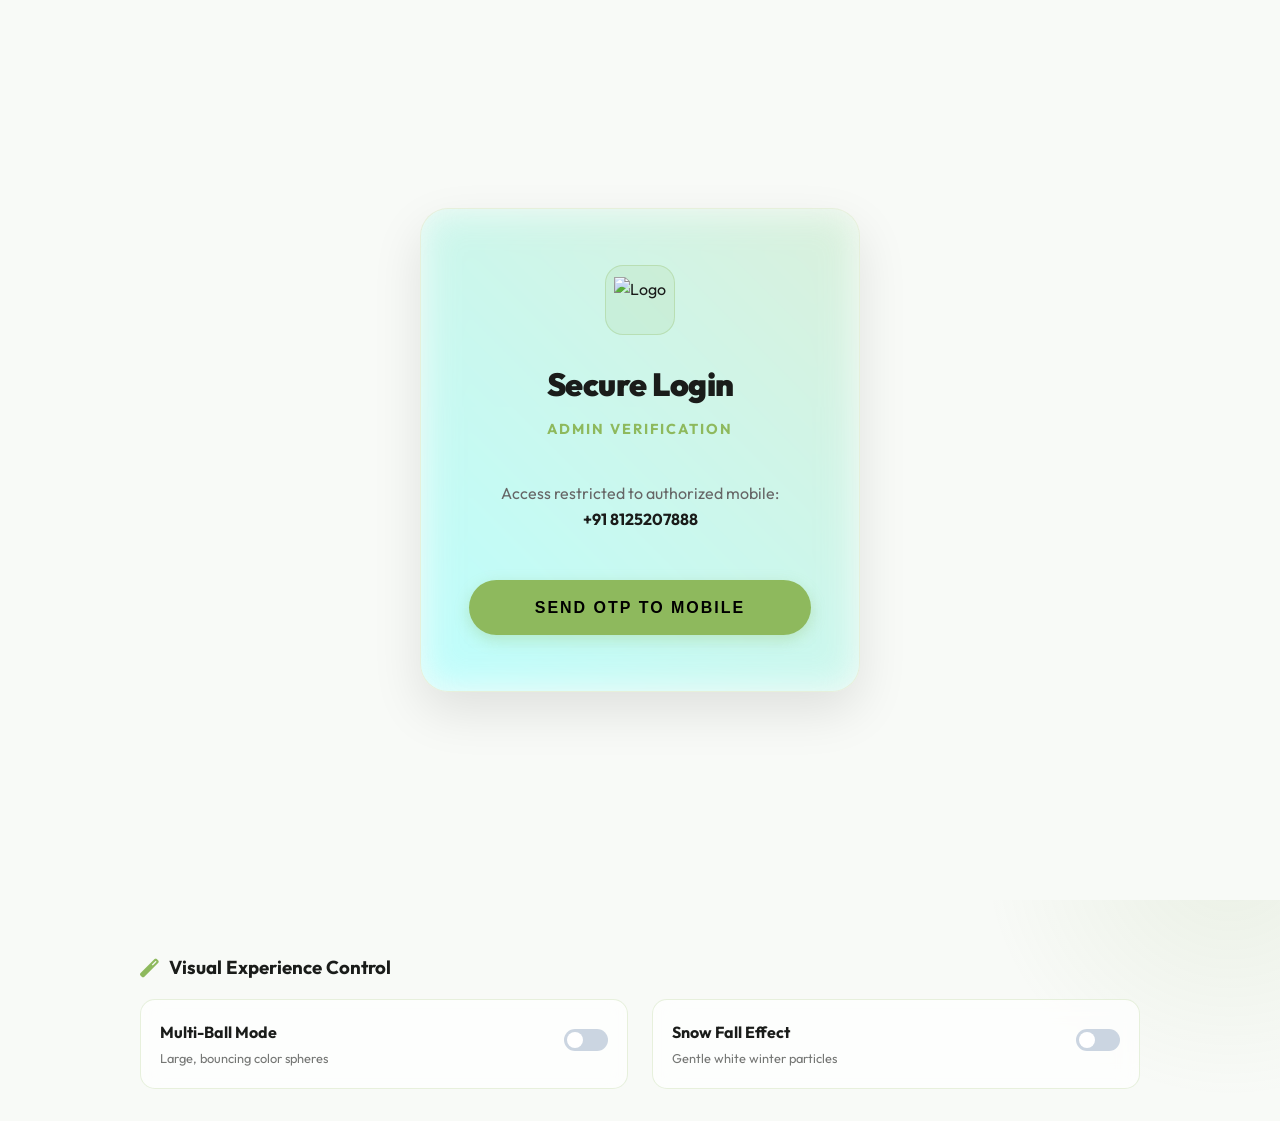
==== admin.html @ d681a9a7 "Add files via upload" ====
<!DOCTYPE html>
<html lang="en">
<head>
    <meta charset="UTF-8">
    <meta name="viewport" content="width=device-width, initial-scale=1.0">
    <title>Admin Dashboard | Sree Gajanana Enterprises</title>
    <link rel="stylesheet" href="style.css">
    <link href="https://fonts.googleapis.com/css2?family=Outfit:wght@300;400;600;700;800;900&display=swap" rel="stylesheet">
    <link rel="stylesheet" href="https://cdnjs.cloudflare.com/ajax/libs/font-awesome/6.4.0/css/all.min.css">
    <style>
        :root {
            --primary: #8EB95D;
            --bg: #f8faf7;
            --card-bg: #ffffff;
        }
        @keyframes rotateCenter {
            from { transform: translate(-50%, -50%) rotate(0deg); }
            to { transform: translate(-50%, -50%) rotate(360deg); }
        }
        .watermark-scroll {
            animation: rotateCenter 25s linear infinite;
            position: absolute;
            left: 50%;
            width: 500px;
            height: 500px;
            background: url('LOGO/mainlogo2.png') no-repeat center;
            background-size: contain;
            opacity: 0.15;
            z-index: -2;
            pointer-events: none;
        }
        .small-rotating-logo {
            animation: rotateLogo 8s linear infinite;
        }
        .admin-container {
            max-width: 1000px;
            margin: 0 auto;
        }
        .header-row {
            display: flex;
            justify-content: space-between;
            align-items: center;
            margin-bottom: 2rem;
            border-bottom: 1px solid rgba(142, 185, 93, 0.3);
            padding-bottom: 1rem;
        }
        .product-list-admin {
            display: flex;
            flex-direction: column;
            gap: 1rem;
        }
        .admin-card {
            background: rgba(255, 255, 255, 0.5);
            backdrop-filter: blur(8px);
            padding: 1.5rem;
            border-radius: 12px;
            display: flex;
            justify-content: space-between;
            align-items: center;
            border: 1px solid rgba(142, 185, 93, 0.2);
            box-shadow: 0 4px 15px rgba(0,0,0,0.05);
        }
        .admin-card.out-of-stock {
            border-color: #ff4444;
            opacity: 0.8;
        }
        .admin-actions {
            display: flex;
            gap: 1rem;
        }
        .btn {
            padding: 0.6rem 1.2rem;
            border-radius: 8px;
            border: none;
            cursor: pointer;
            font-weight: 700;
            transition: 0.3s;
        }
        .btn-stock { background: #10b981; color: white; }
        .btn-out { background: #ef4444; color: white; }
        .btn-delete { background: #444; color: white; }
        .btn-add { background: var(--primary); color: #000; }
        
        .add-form {
            background: rgba(255, 255, 255, 0.5);
            backdrop-filter: blur(12px);
            padding: 2rem;
            border-radius: 20px;
            margin-bottom: 3rem;
            border: 1px solid var(--primary);
            box-shadow: 0 10px 30px rgba(0,0,0,0.05);
        }
        .form-grid {
            display: grid;
            grid-template-columns: 1fr 1fr;
            gap: 1.5rem;
        }
        input, select, textarea {
            background: #fff;
            border: 1px solid rgba(0,0,0,0.1);
            padding: 0.8rem;
            color: #1a1c1a;
            border-radius: 8px;
            width: 100%;
        }
        label { display: block; margin-bottom: 0.5rem; font-size: 0.9rem; color: var(--primary); }

        /* Camera Modal Styles */
        #cameraModal {
            display: none;
            position: fixed;
            top: 0;
            left: 0;
            width: 100%;
            height: 100%;
            background: rgba(0,0,0,0.95);
            z-index: 9999;
            flex-direction: column;
            align-items: center;
            justify-content: center;
            padding: 20px;
        }
        #video {
            width: 100%;
            max-width: 600px;
            border-radius: 15px;
            border: 3px solid var(--primary);
            box-shadow: 0 0 30px rgba(196, 232, 158, 0.3);
        }
        .camera-controls {
            margin-top: 2rem;
            display: flex;
            gap: 1rem;
        }
        .edit-mode {
            border: 2px solid #10b981 !important;
            animation: pulse-border 2s infinite;
        }
        @keyframes rotateCenter {
            from { transform: translate(-50%, -50%) rotate(0deg); }
            to { transform: translate(-50%, -50%) rotate(360deg); }
        }
        @keyframes rotateSmall {
            from { transform: rotate(0deg); }
            to { transform: rotate(360deg); }
        }
        .watermark.rotating-logo {
            animation: rotateCenter 20s linear infinite;
        }
        .small-rotating-logo {
            animation: rotateSmall 8s linear infinite;
        }
        .btn-edit { background: #3b82f6; color: white; }

        /* Switch Toggle Styles */
        .switch { position: relative; display: inline-block; width: 44px; height: 22px; }
        .switch input { opacity: 0; width: 0; height: 0; }
        .slider { position: absolute; cursor: pointer; top: 0; left: 0; right: 0; bottom: 0; background-color: #cbd5e1; transition: .4s; border-radius: 34px; }
        .slider:before { position: absolute; content: ""; height: 16px; width: 16px; left: 3px; bottom: 3px; background-color: white; transition: .4s; border-radius: 50%; }
        input:checked + .slider { background-color: var(--primary); }
        input:checked + .slider:before { transform: translateX(22px); }

        .effect-card {
            background: rgba(255, 255, 255, 0.7);
            backdrop-filter: blur(10px);
            padding: 1.2rem;
            border-radius: 15px;
            border: 1px solid rgba(142, 185, 93, 0.2);
            display: flex;
            justify-content: space-between;
            align-items: center;
            transition: 0.3s;
        }
        .effect-card:hover { transform: translateY(-3px); box-shadow: 0 10px 20px rgba(0,0,0,0.05); }
    </style>
</head>
<body>
    <canvas id="particles-canvas" style="position: fixed; inset: 0; z-index: -1; pointer-events: none;"></canvas>
    
    <!-- Single Big Fixed Watermark -->
    <div class="watermark-scroll" style="position: fixed; top: 50%; width: 80vw; height: 80vw; opacity: 0.12;"></div>

    <div class="admin-container">
        <div class="header-row">
            <h1>Product Management</h1>
            <div style="display: flex; gap: 1rem; align-items: center;">
                <div id="loginStats" style="background: rgba(142, 185, 93, 0.1); border: 1px solid var(--primary); padding: 0.5rem 1rem; border-radius: 12px; display: flex; align-items: center; gap: 10px; font-weight: 700;">
                    <i class="fas fa-sign-in-alt"></i> Total Logins: <span id="loginCountDisplay" style="color: #000;">0</span>
                </div>
                <a href="products.html" class="btn btn-delete">View Live Catalog</a>
                <button id="logoutAllBtn" class="btn btn-out" style="background: #c0392b; white-space: nowrap;">Logout All Devices</button>
                <button id="logoutBtn" class="btn btn-out" style="background: #444;">Logout</button>
            </div>
        </div>

        <div class="add-form" id="formContainer">
            <h3 id="formTitle">Add New Product</h3>
            <form id="productForm">
                <input type="hidden" id="editIndex" value="-1">
                <div class="form-grid">
                    <div>
                        <label>Brand</label>
                        <select id="pBrand">
                            <option value="surya">Surya Masale</option>
                            <option value="continental">Continental Coffee</option>
                            <option value="artos">Artos Beverages</option>
                            <option value="ikava">Ikava Hygiene</option>
                            <option value="parrys">Parry's Staples</option>
                            <option value="yutika">Yutika Skincare</option>
                        </select>
                    </div>
                    <div>
                        <label>Product Name</label>
                        <input type="text" id="pName" placeholder="e.g. Biryani Masala" required>
                    </div>
                    <div>
                        <label>Price (₹) - Optional</label>
                        <input type="number" id="pPrice" placeholder="e.g. 150">
                    </div>
                    <div>
                        <label>Unit / Quantity (e.g. 500g, 1L)</label>
                        <input type="text" id="pQty" placeholder="e.g. 100g or 1 Unit">
                    </div>
                    <div>
                        <label>Icon (Optional if Image used)</label>
                        <input type="text" id="pIcon" placeholder="e.g. fas fa-pepper-hot">
                    </div>
                    <div style="grid-column: span 2; display: flex; gap: 20px; align-items: center; background: rgba(255,255,255,0.03); padding: 1.5rem; border-radius: 12px; border: 1px solid rgba(255,255,255,0.1); margin-top: 0.5rem;">
                        <div id="imagePreviewContainer" style="width: 100px; height: 100px; min-width: 100px; border-radius: 12px; border: 2px dashed rgba(142, 185, 93, 0.3); display: flex; align-items: center; justify-content: center; overflow: hidden; background-color: rgba(0,0,0,0.03); box-shadow: inset 0 0 20px rgba(0,0,0,0.05); position: relative;">
                            <img src="LOGO/mainlogo2.png" class="small-rotating-logo" style="width: 60%; opacity: 0.15; position: absolute; z-index: 1;">
                            <img id="imagePreview" src="" style="display: none; width: 100%; height: 100%; object-fit: cover; position: absolute; inset: 0; z-index: 2;">
                            <i id="previewIcon" class="fas fa-camera" style="font-size: 1.5rem; opacity: 0.1; z-index: 1;"></i>
                        </div>
                        <div style="flex-grow: 1;">
                            <label style="margin-bottom: 0.8rem;">Image (URL or Capture)</label>
                            <div style="display: flex; gap: 12px; align-items: stretch;">
                                <input type="text" id="pImage" placeholder="e.g. images/biryani.jpg" style="flex-grow: 1; height: 45px;">
                                <button type="button" id="cameraBtn" class="btn btn-stock" title="Take Photo" style="width: 55px; height: 45px; display: flex; align-items: center; justify-content: center; padding: 0;">
                                    <i class="fas fa-camera" style="font-size: 1.2rem;"></i>
                                </button>
                            </div>
                        </div>
                    </div>
                    <div style="grid-column: span 2;">
                        <label>Description</label>
                        <textarea id="pDesc" placeholder="Brief description..."></textarea>
                    </div>
                </div>
                <div style="display: flex; gap: 1rem; margin-top: 1.5rem;">
                    <button type="submit" id="submitBtn" class="btn btn-add" style="flex-grow: 2;">Add Product to Catalog</button>
                    <button type="button" id="cancelEdit" class="btn btn-delete" style="display: none; flex-grow: 1;">Cancel Edit</button>
                </div>
            </form>
        </div>

        <!-- Camera Modal -->
        <div id="cameraModal">
            <h2 style="color: var(--primary); margin-bottom: 1rem;">Capture Product Photo</h2>
            <video id="video" autoplay playsinline></video>
            <div class="camera-controls">
                <button id="captureBtn" class="btn btn-add">
                    <i class="fas fa-camera"></i> Capture Photo
                </button>
                <button id="closeCameraBtn" class="btn btn-delete">Cancel</button>
            </div>
            <canvas id="canvas" style="display:none;"></canvas>
        </div>

        <h3>Current Inventory</h3>
        <div id="adminProductList" class="product-list-admin">
            <!-- Products will be injected here -->
        </div>

        <!-- Visual Effects Control -->
        <div style="margin-top: 3rem; margin-bottom: 2rem;">
            <h3 style="display: flex; align-items: center; gap: 10px;">
                <i class="fas fa-magic" style="color: var(--primary);"></i> Visual Experience Control
            </h3>
            <div style="display: grid; grid-template-columns: 1fr 1fr; gap: 1.5rem; margin-top: 1rem;">
                <div class="effect-card">
                    <div>
                        <h4 style="margin:0; font-size: 1rem;">Multi-Ball Mode</h4>
                        <p style="margin: 3px 0 0; font-size: 0.8rem; opacity: 0.6;">Large, bouncing color spheres</p>
                    </div>
                    <label class="switch">
                        <input type="checkbox" id="multiBallToggle">
                        <span class="slider round"></span>
                    </label>
                </div>
                <div class="effect-card">
                    <div>
                        <h4 style="margin:0; font-size: 1rem;">Snow Fall Effect</h4>
                        <p style="margin: 3px 0 0; font-size: 0.8rem; opacity: 0.6;">Gentle white winter particles</p>
                    </div>
                    <label class="switch">
                        <input type="checkbox" id="snowFallToggle">
                        <span class="slider round"></span>
                    </label>
                </div>
            </div>
        </div>
    </div>

    <!-- Cyber-Glass Auth Overlay -->
    <div id="authOverlay" style="display: flex; position: fixed; inset: 0; background: #f8faf7; z-index: 10000; align-items: center; justify-content: center; overflow: hidden; font-family: 'Outfit', sans-serif;">
        <canvas id="auth-canvas" style="position: absolute; inset: 0; z-index: 2; opacity: 0.8;"></canvas>
        
        <div class="auth-card" style="position: relative; z-index: 10; background: rgba(255, 255, 255, 0.6); backdrop-filter: blur(25px); -webkit-backdrop-filter: blur(25px); padding: 3.5rem 3rem; border-radius: 28px; width: 90%; max-width: 440px; border: 1px solid rgba(142, 185, 93, 0.2); box-shadow: 0 20px 50px rgba(0, 0, 0, 0.1); overflow: hidden; animation: cardEntry 1s cubic-bezier(0.2, 0.8, 0.2, 1);">
            <div class="neon-glow" style="position: absolute; inset: -2px; background: linear-gradient(45deg, #00ffff, #8EB95D, #00ffff); background-size: 400%; z-index: -1; filter: blur(20px); opacity: 0.25; animation: neonPulse 10s linear infinite;"></div>
            
            <div id="otpForm">
                <div style="text-align: center; margin-bottom: 2.5rem;">
                    <div style="width: 70px; height: 70px; background: rgba(142, 185, 93, 0.1); border-radius: 18px; display: inline-flex; align-items: center; justify-content: center; margin-bottom: 1.5rem; border: 1px solid rgba(142, 185, 93, 0.3);">
                        <img src="LOGO/mainlogo2.png" alt="Logo" style="height: 45px;">
                    </div>
                    <h2 style="color: #1a1c1a; font-weight: 900; font-size: 2rem; letter-spacing: -0.5px; margin: 0;">Secure Login</h2>
                    <p style="font-size: 0.9rem; color: var(--primary); margin-top: 0.5rem; text-transform: uppercase; letter-spacing: 2px; font-weight: 700;">Admin Verification</p>
                </div>

                <div id="otpStep1">
                    <p style="text-align: center; color: #666; margin-bottom: 2rem;">Access restricted to authorized mobile:<br><strong style="color: #1a1c1a;">+91 8125207888</strong></p>
                    <div id="recaptcha-container"></div>
                    <button onclick="sendOTP()" id="sendOtpBtn" class="cyber-btn" style="margin-top: 1rem;">Send OTP to Mobile</button>
                </div>

                <div id="otpStep2" style="display: none;">
                    <div class="cyber-input-group" style="margin-bottom: 1.5rem;">
                        <input type="text" id="otpCode" placeholder="Enter 6-digit OTP" maxlength="6" style="text-align: center; letter-spacing: 10px; font-size: 1.5rem;">
                        <i class="fas fa-key"></i>
                    </div>
                    <button onclick="verifyOTP()" id="verifyOtpBtn" class="cyber-btn">Verify & Enter</button>
                    <p onclick="location.reload()" style="text-align: center; margin-top: 1.5rem; color: var(--primary); cursor: pointer; font-size: 0.8rem; font-weight: 700;">Back to Request</p>
                </div>
            </div>
        </div>
    </div>

    <style>
        @keyframes neonPulse { 0% { background-position: 0% 50%; } 50% { background-position: 100% 50%; } 100% { background-position: 0% 50%; } }
        @keyframes beamMove { from { transform: rotate(-25deg) translateY(-50%); } to { transform: rotate(-25deg) translateY(50%); } }
        @keyframes cardEntry { from { opacity: 0; transform: translateY(40px) scale(0.95); } to { opacity: 1; transform: translateY(0) scale(1); } }
        @keyframes authFadeIn { from { opacity: 0; } to { opacity: 1; } }

        .cyber-input-group { position: relative; margin-bottom: 1.5rem; }
        .cyber-input-group input {
            width: 100%; background: #fff; border: 1px solid rgba(0, 0, 0, 0.1);
            padding: 1.1rem 1.2rem; border-radius: 12px; color: #1a1c1a; font-family: inherit;
            outline: none; transition: 0.3s; padding-right: 45px;
        }
        .cyber-input-group input:focus {
            border-color: var(--primary); background: #fff;
            box-shadow: 0 0 15px rgba(142, 185, 93, 0.2);
        }
        .cyber-input-group i { position: absolute; right: 1.2rem; top: 1.2rem; color: var(--primary); opacity: 0.4; pointer-events: none; }
        .cyber-input-group input:focus + i { opacity: 1; }

        .cyber-btn {
            width: 100%; height: 55px; background: var(--primary); color: #000; border: none;
            border-radius: 50px; font-weight: 900; font-size: 1rem; text-transform: uppercase;
            letter-spacing: 2px; cursor: pointer; transition: 0.4s;
            box-shadow: 0 5px 15px rgba(142, 185, 93, 0.3);
        }
        .cyber-btn:hover { transform: translateY(-2px); box-shadow: 0 8px 25px rgba(142, 185, 93, 0.4); background: #769E4B; }
    </style>

    <script type="module">
        import { initializeApp } from "https://www.gstatic.com/firebasejs/10.7.1/firebase-app.js";
        import { getDatabase, ref, set, onValue, get } from "https://www.gstatic.com/firebasejs/10.7.1/firebase-database.js";
        import { getAuth, onAuthStateChanged, RecaptchaVerifier, signInWithPhoneNumber, signOut } from "https://www.gstatic.com/firebasejs/10.7.1/firebase-auth.js";

        // Firebase Configuration
        const firebaseConfig = {
            apiKey: "AIzaSyC-QqISU9tK-glLSK3qnCWcK2cHXwaZMOY",
            authDomain: "gajanana-enterprises.firebaseapp.com",
            databaseURL: "https://gajanana-enterprises-default-rtdb.firebaseio.com",
            projectId: "gajanana-enterprises",
            storageBucket: "gajanana-enterprises.firebasestorage.app",
            messagingSenderId: "876172631928",
            appId: "1:876172631928:web:94fe19f5fb9b649d6bb28d",
            measurementId: "G-YG7K111JX"
        };

        // Initialize Firebase
        const app = initializeApp(firebaseConfig);
        const db = getDatabase(app);
        const auth = getAuth(app);
        const productsRef = ref(db, 'gajanana_products');
        
        // Authentication Logic
        // Phone Auth Logic
        const fixedNumber = "+918125207888";
        let confirmationResult = null;

        window.initRecaptcha = function() {
            if (!window.recaptchaVerifier) {
                window.recaptchaVerifier = new RecaptchaVerifier(auth, 'recaptcha-container', {
                    'size': 'invisible'
                });
            }
        };

        window.sendOTP = async function() {
            const btn = document.getElementById('sendOtpBtn');
            btn.disabled = true;
            btn.innerText = "Sending SMS...";
            
            try {
                initRecaptcha();
                confirmationResult = await signInWithPhoneNumber(auth, fixedNumber, window.recaptchaVerifier);
                document.getElementById('otpStep1').style.display = 'none';
                document.getElementById('otpStep2').style.display = 'block';
            } catch (error) {
                alert("Error: " + error.message);
                btn.disabled = false;
                btn.innerText = "Try Again";
                if (window.recaptchaVerifier) {
                    window.recaptchaVerifier.render().then(widgetId => {
                        grecaptcha.reset(widgetId);
                    });
                }
            }
        };

        window.verifyOTP = async function() {
            const code = document.getElementById('otpCode').value;
            const btn = document.getElementById('verifyOtpBtn');
            if (code.length !== 6) return alert("Please enter 6-digit code");
            
            btn.disabled = true;
            btn.innerText = "Verifying...";

            try {
                const result = await confirmationResult.confirm(code);
                // On success, increment login counter
                const countRef = ref(db, 'gajanana_stats/loginCount');
                get(countRef).then(snap => {
                    const current = snap.val() || 0;
                    set(countRef, current + 1);
                });
            } catch (error) {
                alert("Invalid OTP Code. Please try again.");
                btn.disabled = false;
                btn.innerText = "Verify & Enter";
            }
        };

        document.getElementById('toForgot').onclick = () => toggleView('forgot');
        document.getElementById('backToLogin').onclick = () => toggleView('login');
        document.getElementById('toRegisterSlide').onclick = () => slideForms('register');
        document.getElementById('toLoginSlide').onclick = () => slideForms('login');

        // Logout
        logoutBtn.addEventListener('click', () => {
            if(confirm("Logout from admin dashboard?")) {
                signOut(auth);
            }
        });

        // Monitor Auth State
        onAuthStateChanged(auth, (user) => {
            if (user) {
                authOverlay.style.display = 'none';
                document.body.style.overflow = 'auto';
                
                // Visual Settings Logic
                const settingsRef = ref(db, 'gajanana_settings/visuals');
                const multiToggle = document.getElementById('multiBallToggle');
                const snowToggle = document.getElementById('snowFallToggle');

                onValue(settingsRef, (snapshot) => {
                    const visuals = snapshot.val() || {};
                    multiToggle.checked = !!visuals.multiBall;
                    snowToggle.checked = !!visuals.snowFall;
                });

                multiToggle.onchange = () => set(ref(db, 'gajanana_settings/visuals/multiBall'), multiToggle.checked);
                snowToggle.onchange = () => set(ref(db, 'gajanana_settings/visuals/snowFall'), snowToggle.checked);

                // Remote Logout Listener
                const sessionRef = ref(db, `admin_sessions/${user.uid}/logout_signal`);
                onValue(sessionRef, (snapshot) => {
                    if (snapshot.val() === true) {
                        set(sessionRef, false); // Reset signal
                        signOut(auth);
                        alert("Your session has been terminated remotely.");
                    }
                });

                // Remote Logout Trigger
                document.getElementById('logoutAllBtn').onclick = () => {
                    if (confirm("Log out from ALL other devices? This will reset all active sessions.")) {
                        set(sessionRef, true);
                    }
                };

                // Login Stats Logic
                const statsRef = ref(db, 'gajanana_stats/loginCount');
                onValue(statsRef, (snapshot) => {
                    document.getElementById('loginCountDisplay').innerText = snapshot.val() || 0;
                });

                // Initialize Data Loading ONLY after login
                onValue(productsRef, (snapshot) => {
                    const data = snapshot.val();
                    if (data) {
                        products = data;
                        renderProducts();
                    } else {
                        const localData = localStorage.getItem('gajanana_products');
                        if (localData) {
                            if (confirm("No data found in Cloud. Sync your current local data to the Cloud?")) {
                                products = JSON.parse(localData);
                                saveAndRender();
                            }
                        }
                    }
                });
            } else {
                authOverlay.style.display = 'flex';
                document.body.style.overflow = 'hidden';
                initAuthParticles();
            }
        });

        // ── LOGIN PARTICLES ──
        function initAuthParticles() {
            const canvas = document.getElementById('auth-canvas');
            const ctx = canvas.getContext('2d');
            let pts = [];
            const resize = () => { canvas.width = innerWidth; canvas.height = innerHeight; };
            resize(); window.addEventListener('resize', resize);

            function makeSpot() {
                return {
                    x: Math.random() * canvas.width,
                    y: Math.random() * canvas.height,
                    r: Math.random() * 3 + 1,
                    dx: (Math.random() - 0.5) * 0.5,
                    dy: -(Math.random() * 0.4 + 0.1),
                    a: Math.random() * 0.5 + 0.2,
                    glow: Math.random() * 10 + 5,
                    c: ['0,255,255', '142,185,93', '255,255,255'][Math.floor(Math.random() * 3)]
                };
            }
            for (let i = 0; i < 150; i++) pts.push(makeSpot());

            (function loop() {
                if (authOverlay.style.display === 'none') return;
                ctx.clearRect(0, 0, canvas.width, canvas.height);
                pts.forEach((p, i) => {
                    p.x += p.dx; p.y += p.dy; p.a -= 0.0005;
                    if (p.a <= 0 || p.y < -20) pts[i] = makeSpot();
                    
                    const grad = ctx.createRadialGradient(p.x, p.y, 0, p.x, p.y, p.glow);
                    grad.addColorStop(0, `rgba(${p.c},${p.a * 0.5})`);
                    grad.addColorStop(1, `rgba(${p.c},0)`);
                    ctx.beginPath(); ctx.arc(p.x, p.y, p.glow, 0, Math.PI * 2);
                    ctx.fillStyle = grad; ctx.fill();
                    
                    ctx.beginPath(); ctx.arc(p.x, p.y, p.r, 0, Math.PI * 2);
                    ctx.fillStyle = `rgba(${p.c},${p.a})`; ctx.fill();
                });
                requestAnimationFrame(loop);
            })();
        }

        function renderAuthUI() {
            const container = document.getElementById('authCardContainer');
            container.innerHTML = `
                <div class="auth-card">
                    <div class="auth-logo"><img src="LOGO/mainlogo2.png"></div>
                    <h2 id="authTitle">Login</h2>
                    <p id="authSubtitle">Cyber Access</p>
                    <div class="input-group">
                        <input type="email" id="authEmail" placeholder="Access ID">
                        <i class="fas fa-user-shield"></i>
                    </div>
                    <div class="input-group">
                        <input type="password" id="authPass" placeholder="Cyber Key">
                        <i class="fas fa-lock"></i>
                    </div>
                    <button class="auth-btn" id="authBtn" onclick="window.processAuth()">Establish Uplink</button>
                    <div class="auth-footer" id="authFooter">
                        New Node? <a href="#" onclick="window.toggleAuth(true)">Create Access</a>
                    </div>
                </div>
            `;
        }

        let isSignUp = false;
        window.toggleAuth = (signUp) => {
            isSignUp = signUp;
            document.getElementById('authTitle').innerText = isSignUp ? 'Sign Up' : 'Login';
            document.getElementById('authBtn').innerText = isSignUp ? 'Initialize Node' : 'Establish Uplink';
            document.getElementById('authFooter').innerHTML = isSignUp 
                ? `Already authorized? <a href="#" onclick="window.toggleAuth(false)">Login</a>`
                : `New Node? <a href="#" onclick="window.toggleAuth(true)">Create Access</a>`;
        };

        window.processAuth = async () => {
            const email = document.getElementById('authEmail').value;
            const pass = document.getElementById('authPass').value;
            const btn = document.getElementById('authBtn');
            if(!email || !pass) return;
            btn.innerText = "AUTHENTICATING...";
            try {
                if(isSignUp) {
                    await createUserWithEmailAndPassword(auth, email, pass);
                    alert("Node Established!");
                    window.toggleAuth(false);
                } else {
                    await signInWithEmailAndPassword(auth, email, pass);
                }
            } catch(e) { 
                alert(e.message); 
                btn.innerText = isSignUp ? 'Initialize Node' : 'Establish Uplink';
            }
        };

        let products = [];

        function saveAndRender() {
            set(productsRef, products).then(() => {
                console.log("Data saved to Firebase");
                renderProducts();
            }).catch(err => {
                console.error("Firebase Save Error:", err);
                alert("Error saving data: " + err.message);
            });
        }

        function renderProducts() {
            const list = document.getElementById('adminProductList');
            if (!list) return;
            list.innerHTML = '';
            
            products.forEach((p, index) => {
                const card = document.createElement('div');
                card.className = `admin-card ${p.inStock ? '' : 'out-of-stock'}`;
                const visual = p.image ? `<img src="${p.image}" style="width:40px;height:40px;border-radius:5px;object-fit:cover;">` : `<i class="${p.icon}" style="font-size:1.5rem;color:var(--primary)"></i>`;
                
                card.innerHTML = `
                    <div style="display:flex;align-items:center;gap:15px;">
                        ${visual}
                        <div>
                            <strong style="color:var(--primary)">[${p.brand.toUpperCase()}]</strong>
                            <span style="font-size: 1.1rem; margin-left: 5px;">${p.name}</span>
                            ${p.price ? `<span style="margin-left: 10px; background: rgba(16, 185, 129, 0.2); color: #10b981; padding: 2px 8px; border-radius: 4px; font-size: 0.8rem; font-weight: 700;">₹${p.price}</span>` : ''}
                            ${p.qty ? `<span style="margin-left: 10px; background: rgba(59, 130, 246, 0.2); color: #3b82f6; padding: 2px 8px; border-radius: 4px; font-size: 0.8rem; font-weight: 700;">${p.qty}</span>` : ''}
                            <p style="margin: 5px 0 0; font-size: 0.8rem; opacity: 0.6;">${p.desc}</p>
                        </div>
                    </div>
                    <div class="admin-actions">
                        <button class="btn btn-edit" onclick="editProduct(${index})">Edit</button>
                        <button class="btn ${p.inStock ? 'btn-out' : 'btn-stock'}" onclick="toggleStock(${index})">
                            ${p.inStock ? 'Out of Stock' : 'In Stock'}
                        </button>
                        <button class="btn btn-delete" onclick="deleteProduct(${index})">Delete</button>
                    </div>
                `;
                list.appendChild(card);
            });
        }

        // Camera Logic
        const cameraBtn = document.getElementById('cameraBtn');
        const cameraModal = document.getElementById('cameraModal');
        const video = document.getElementById('video');
        const canvas = document.getElementById('canvas');
        const captureBtn = document.getElementById('captureBtn');
        const closeCameraBtn = document.getElementById('closeCameraBtn');
        let stream = null;

        cameraBtn.addEventListener('click', async () => {
            try {
                stream = await navigator.mediaDevices.getUserMedia({ 
                    video: { facingMode: "environment" } 
                });
                video.srcObject = stream;
                cameraModal.style.display = 'flex';
            } catch (err) {
                alert("Camera Error: " + err.message);
            }
        });

        function stopCamera() {
            if (stream) {
                stream.getTracks().forEach(track => track.stop());
            }
            cameraModal.style.display = 'none';
        }

        closeCameraBtn.addEventListener('click', stopCamera);

        captureBtn.addEventListener('click', () => {
            canvas.width = video.videoWidth;
            canvas.height = video.videoHeight;
            canvas.getContext('2d').drawImage(video, 0, 0);
            const dataUrl = canvas.toDataURL('image/jpeg');
            document.getElementById('pImage').value = dataUrl;
            updatePreview(dataUrl);
            stopCamera();
        });

        // Image Preview Logic
        const pImageInput = document.getElementById('pImage');
        const imagePreview = document.getElementById('imagePreview');
        const previewIcon = document.getElementById('previewIcon');

        pImageInput.addEventListener('input', () => {
            updatePreview(pImageInput.value);
        });

        function updatePreview(val) {
            if (val && val.trim() !== '') {
                imagePreview.src = val;
                imagePreview.style.display = 'block';
                previewIcon.style.display = 'none';
            } else {
                imagePreview.style.display = 'none';
                previewIcon.style.display = 'block';
            }
        }

        // Edit Logic
        window.editProduct = function(index) {
            const p = products[index];
            document.getElementById('pBrand').value = p.brand;
            document.getElementById('pName').value = p.name;
            document.getElementById('pPrice').value = p.price || '';
            document.getElementById('pQty').value = p.qty || '';
            document.getElementById('pIcon').value = p.icon === 'fas fa-box' ? '' : p.icon;
            document.getElementById('pImage').value = p.image || '';
            document.getElementById('pDesc').value = p.desc;
            document.getElementById('editIndex').value = index;
            
            updatePreview(p.image);
            
            document.getElementById('formTitle').innerText = "Edit Product";
            document.getElementById('submitBtn').innerText = "Update Product";
            document.getElementById('submitBtn').classList.replace('btn-add', 'btn-edit');
            document.getElementById('cancelEdit').style.display = 'block';
            document.getElementById('formContainer').classList.add('edit-mode');
            
            window.scrollTo({ top: 0, behavior: 'smooth' });
        }

        document.getElementById('cancelEdit').addEventListener('click', () => {
            resetForm();
        });

        function resetForm() {
            document.getElementById('productForm').reset();
            document.getElementById('editIndex').value = "-1";
            document.getElementById('formTitle').innerText = "Add New Product";
            document.getElementById('submitBtn').innerText = "Add Product to Catalog";
            document.getElementById('submitBtn').classList.replace('btn-edit', 'btn-add');
            document.getElementById('cancelEdit').style.display = 'none';
            document.getElementById('formContainer').classList.remove('edit-mode');
            updatePreview('');
        }

        window.toggleStock = function(index) {
            products[index].inStock = !products[index].inStock;
            saveAndRender();
        }

        window.deleteProduct = function(index) {
            if(confirm("Are you sure?")) {
                products.splice(index, 1);
                saveAndRender();
            }
        }

        document.getElementById('productForm').addEventListener('submit', (e) => {
            e.preventDefault();
            const editIndex = parseInt(document.getElementById('editIndex').value);
            
            const productData = {
                brand: document.getElementById('pBrand').value,
                name: document.getElementById('pName').value,
                price: document.getElementById('pPrice').value,
                qty: document.getElementById('pQty').value,
                icon: document.getElementById('pIcon').value || 'fas fa-box',
                image: document.getElementById('pImage').value,
                desc: document.getElementById('pDesc').value,
                inStock: editIndex === -1 ? true : products[editIndex].inStock
            };

            if (editIndex === -1) {
                products.unshift(productData);
            } else {
                products[editIndex] = productData;
            }

            saveAndRender();
            resetForm();
        });
        // ── DYNAMIC PARTICLES (V-CARD STYLE) ──
        const canvasP = document.getElementById('particles-canvas');
        const ctxP = canvasP.getContext('2d');
        let ptsP = [];
        const resizeP = () => { 
            canvasP.width = innerWidth; 
            canvasP.height = document.documentElement.scrollHeight; 
        };
        resizeP(); window.addEventListener('resize', resizeP);
        setInterval(resizeP, 2000); // Periodic check for page growth

        function makeSpotP(startY) {
            return {
                x: Math.random() * innerWidth,
                y: startY !== undefined ? startY : Math.random() * canvasP.height,
                r: Math.random() * 4 + 1.5,
                dx: (Math.random() - 0.5) * 0.8,
                dy: -(Math.random() * 0.5 + 0.2),
                a: Math.random() * 0.3 + 0.2, // Lowered opacity for better visibility
                glow: Math.random() * 8 + 4,
                c: ['56,102,65', '13,38,125', '140,20,20', '180,140,10', '10,120,60'][Math.floor(Math.random() * 5)]
            };
        }
        for (let i = 0; i < 200; i++) ptsP.push(makeSpotP());

        (function loopP() {
            ctxP.clearRect(0, 0, canvasP.width, canvasP.height);
            ptsP.forEach((p, i) => {
                p.x += p.dx; p.y += p.dy; p.a -= 0.0006;
                if (p.a <= 0 || p.y < -30) { ptsP[i] = makeSpotP(canvasP.height + 30); return; }
                const grad = ctxP.createRadialGradient(p.x, p.y, 0, p.x, p.y, p.glow);
                grad.addColorStop(0, `rgba(${p.c},${p.a * 0.5})`);
                grad.addColorStop(1, `rgba(${p.c},0)`);
                ctxP.beginPath(); ctxP.arc(p.x, p.y, p.glow, 0, Math.PI * 2);
                ctxP.fillStyle = grad; ctxP.fill();
                ctxP.beginPath(); ctxP.arc(p.x, p.y, p.r, 0, Math.PI * 2);
                ctxP.fillStyle = `rgba(${p.c},${p.a})`; ctxP.fill();
            });
            requestAnimationFrame(loopP);
        })();
    </script>
</body>
</html>
---- style.css ----
@keyframes rotateCenter {
    from { transform: translate(-50%, -50%) rotate(0deg); }
    to { transform: translate(-50%, -50%) rotate(360deg); }
}

.rotating-logo {
    animation: rotateCenter 20s linear infinite;
}

:root {
    --primary: #8EB95D; /* Darkened slightly for contrast on light background */
    --primary-glow: rgba(142, 185, 93, 0.15);
    --bg-main: #f8faf7;
    --bg-darker: #f0f4ef;
    --bg-card: #ffffff;
    --text-light: #1a1c1a;
    --text-muted: #555e55;
    --border-subtle: rgba(142, 185, 93, 0.2);
    --font-main: 'Outfit', sans-serif;
    --shadow-soft: 0 10px 30px rgba(0,0,0,0.05);
    --shadow-hover: 0 20px 40px rgba(142, 185, 93, 0.12);
    --accent: #8EB95D;
    --secondary: #769E4B;
}

#particles-canvas { position:fixed; inset:0; z-index:-1 !important; pointer-events:none !important; }

.watermark {
    position: fixed;
    top: 50%;
    left: 50%;
    transform: translate(-50%, -50%);
    width: 70vw;
    height: 70vw;
    background: url('LOGO/mainlogo2.png') no-repeat center;
    background-size: contain;
    opacity: 0.2;
    z-index: -2;
    pointer-events: none;
    filter: drop-shadow(0 0 30px rgba(0,0,0,0.03));
}

body { position:relative; }
body::before {
    content:''; position:fixed; width:600px; height:600px;
    background:radial-gradient(circle, rgba(142, 185, 93, 0.12), transparent 70%);
    top:-200px; left:-200px; z-index:-1 !important; pointer-events:none !important;
    animation:blob1 10s ease-in-out infinite alternate;
}
body::after {
    content:''; position:fixed; width:500px; height:500px;
    background:radial-gradient(circle, rgba(118, 158, 75, 0.1), transparent 70%);
    bottom:-200px; right:-200px; z-index:-1 !important; pointer-events:none !important;
    animation:blob1 12s ease-in-out infinite alternate-reverse;
}

@keyframes blob1 { to { transform: translate(60px,80px) scale(1.15); } }


/* Scroll Reveal Utility */
.reveal {
    opacity: 0;
    transform: translateY(30px);
    transition: all 0.8s cubic-bezier(0.175, 0.885, 0.32, 1.275);
}

.reveal.active {
    opacity: 1;
    transform: translateY(0);
}

* {
    margin: 0;
    padding: 0;
    box-sizing: border-box;
}

html {
    scroll-behavior: smooth;
}

body {
    font-family: var(--font-main);
    background: var(--bg-main);
    color: var(--text-light);
    line-height: 1.6;
    overflow-x: hidden;
}

/* Custom Selection */
::selection {
    background: var(--primary);
    color: white;
}

.container {
    max-width: 1200px;
    margin: 0 auto;
    padding: 0 2rem;
}

/* Header & Navigation */
header {
    position: fixed;
    width: 100%;
    top: 0;
    z-index: 1000;
    box-shadow: 0 2px 20px rgba(0,0,0,0.3);
    background: rgba(255,255,255,0.85) !important; 
    backdrop-filter:blur(20px); 
    border-bottom:1px solid rgba(142, 185, 93, 0.15) !important;
}

nav {
    display: flex;
    justify-content: space-between;
    align-items: center;
    padding: 1.2rem 0;
}

.logo-container {
    display: flex;
    align-items: center;
    gap: 1rem;
    text-decoration: none;
}

.logo-img {
    height: 45px;
    width: auto;
    background: transparent;
    border: none;
    filter: drop-shadow(0 2px 10px rgba(196, 232, 158, 0.2));
}

.brand-name {
    font-size: 1.3rem;
    font-weight: 800;
    color: #1a1c1a;
    letter-spacing: -0.5px;
    text-transform: uppercase;
}

.menu-toggle {
    display: none;
    font-size: 1.5rem;
    color: var(--primary);
    cursor: pointer;
}

.nav-links {
    display: flex;
    gap: 2.5rem;
    list-style: none;
}

.nav-links a {
    text-decoration: none;
    color: var(--text-muted);
    font-weight: 600;
    font-size: 0.95rem;
    transition: all 0.3s ease;
}

.nav-links a:hover {
    color: var(--primary);
}

/* Hero Section */
.hero {
    min-height: 100vh;
    display: flex;
    align-items: center;
    justify-content: center;
    background: linear-gradient(135deg, #f8faf7 0%, #edf2eb 100%) !important;
    position: relative;
    overflow: hidden;
    text-align: center;
}

.hero::before {
    content:''; position:absolute; inset:0;
    background: radial-gradient(ellipse at 30% 50%, rgba(142, 185, 93, 0.12) 0%, transparent 60%),
                radial-gradient(ellipse at 70% 80%, rgba(118, 158, 75, 0.08) 0%, transparent 50%);
    pointer-events: none !important;
    z-index: -1 !important;
}



.hero-split {
    display: flex;
    align-items: center;
    justify-content: center;
    gap: 2rem;
    width: 100%;
    margin-bottom: 4rem;
    position: relative;
    z-index: 20;
}

.hero-block {
    flex: 1;
    background: rgba(255, 255, 255, 0.7);
    padding: 3rem 2rem;
    border-radius: 30px;
    border: 1px solid rgba(142, 185, 93, 0.2);
    backdrop-filter: blur(10px);
    transition: all 0.5s ease;
}

.hero-block:hover {
    transform: translateY(-10px);
    background: rgba(142, 185, 93, 0.08);
    border-color: var(--primary);
    box-shadow: 0 15px 40px rgba(0,0,0,0.1);
}

.hero-tag {
    color: var(--primary);
    font-weight: 800;
    font-size: 0.75rem;
    letter-spacing: 3px;
    text-transform: uppercase;
    display: block;
    margin-bottom: 1.5rem;
}

.split-title {
    font-family: 'Cinzel', serif;
    font-size: 2.2rem;
    font-weight: 900;
    line-height: 1.2;
    margin-bottom: 1rem;
    letter-spacing: 2px;
    background: linear-gradient(135deg, #1a1c1a 0%, #444 100%);
    -webkit-background-clip: text;
    -webkit-text-fill-color: transparent;
}


.hero-divider {
    display: flex;
    align-items: center;
    justify-content: center;
}

.hero-amp {
    font-family: 'Space Grotesk', serif;
    font-size: 4rem;
    color: var(--primary);
    font-weight: 300;
    text-shadow: 0 0 20px var(--primary-glow);
    opacity: 0.8;
}

.hero-cta-group {
    display: flex;
    gap: 2rem;
    justify-content: center;
    position: relative;
    z-index: 20;
}

@media (max-width: 991px) {
    .hero-split { flex-direction: column; gap: 1rem; }
    .hero-divider { display: none; }
    .hero-block { padding: 2rem; width: 100%; }
    .split-title { font-size: 1.6rem; }
    .hero-cta-group { 
        display: grid;
        grid-template-columns: 1fr 1fr;
        gap: 0.8rem;
        width: 100%;
        padding: 0 10px;
    }
    .hero-cta-group .cta-button {
        width: auto;
        min-width: 0;
        padding: 0.8rem 0.5rem;
        font-size: 0.75rem;
    }
}



.hero-content p {
    font-size: 1.3rem;
    color: var(--text-muted);
    max-width: 650px;
    margin: 0 auto 3rem;
    font-weight: 500;
    animation: fadeInUp 1s cubic-bezier(0.16, 1, 0.3, 1) 0.2s backwards;
}

.hero-badge {
    background: var(--primary);
    color: white;
    padding: 0.6rem 1.8rem;
    border-radius: 99px;
    font-weight: 800;
    font-size: 0.85rem;
    display: inline-block;
    margin-bottom: 2rem;
    box-shadow: 0 4px 15px rgba(16, 185, 129, 0.3);
    letter-spacing: 1px;
    animation: bounce 3s infinite;
}

.hero-buttons {
    display: flex;
    gap: 1.5rem;
    justify-content: center;
    align-items: center;
    animation: fadeInUp 1s cubic-bezier(0.16, 1, 0.3, 1) 0.4s backwards;
}

.cta-button {
    padding: 1rem 2.5rem;
    border-radius: 14px;
    text-decoration: none;
    font-weight: 700;
    font-size: 1.05rem;
    transition: all 0.4s cubic-bezier(0.16, 1, 0.3, 1);
    display: inline-flex;
    align-items: center;
    justify-content: center;
    min-width: 200px;
    height: 58px;
    position: relative;
    z-index: 9999 !important;
    pointer-events: auto !important;
    cursor: pointer !important;
}



.cta-button.primary {
    background: var(--primary);
    color: #fff;
    box-shadow: 0 10px 30px rgba(142, 185, 93, 0.3);
}

.cta-button.secondary {
    background: transparent;
    color: var(--primary);
    border: 2px solid var(--primary);
}

.cta-button.whatsapp {
    background: #25D366;
    color: white;
    box-shadow: 0 10px 30px rgba(37, 211, 102, 0.2);
}

.cta-button:hover {
    transform: translateY(-5px) scale(1.02);
    box-shadow: 0 15px 40px rgba(0,0,0,0.3);
}

.cta-button i {
    margin-right: 10px;
    font-size: 1.3rem;
}

/* Sections */
section {
    padding: 8rem 0;
}

.section-title {
    text-align: center;
    font-size: 3rem;
    margin-bottom: 4rem;
    position: relative;
    padding-bottom: 1rem;
    color: #1a1c1a;
}

.section-title::after {
    content: '';
    position: absolute;
    bottom: 0;
    left: 50%;
    transform: translateX(-50%);
    width: 80px;
    height: 4px;
    background: var(--primary);
    border-radius: 2px;
}

/* Brands Grid */
.brands-grid {
    display: grid;
    grid-template-columns: repeat(3, 1fr);
    gap: 3rem;
    max-width: 1000px;
    margin: 0 auto;
}

.brand-card {
    background: var(--bg-card);
    padding: 2.5rem 1.5rem;
    border-radius: 16px;
    display: flex;
    flex-direction: column;
    align-items: center;
    justify-content: center;
    text-align: center;
    transition: all 0.5s cubic-bezier(0.4, 0, 0.2, 1);
    border: none;
    backdrop-filter: blur(10px);
}

.brand-card:hover {
    transform: translateY(-8px);
    border-color: var(--primary);
    background: rgba(255, 255, 255, 0.05);
    box-shadow: 0 0 30px var(--primary-glow);
}

.brand-card img {
    height: 80px;
    width: auto;
    max-width: 100%;
    object-fit: contain;
    margin-bottom: 1.5rem;
    filter: drop-shadow(0 0 10px rgba(255,255,255,0.1));
}

.brand-card span {
    font-weight: 700;
    color: var(--primary);
    font-size: 1rem;
    letter-spacing: 0.5px;
    margin-bottom: 1rem;
}

.view-btn {
    text-decoration: none;
    color: #1a1c1a;
    background: rgba(142, 185, 93, 0.15);
    border: 1px solid var(--primary);
    padding: 0.6rem 1.2rem;
    border-radius: 12px;
    font-size: 0.85rem;
    font-weight: 700;
    transition: all 0.3s ease;
}

.view-btn:hover {
    background: var(--primary);
    transform: scale(1.05);
    box-shadow: 0 5px 15px rgba(16, 185, 129, 0.3);
}

/* Services */
.services-grid {
    display: grid;
    grid-template-columns: repeat(3, 1fr);
    gap: 3rem;
}

.service-card {
    background: var(--bg-card);
    padding: 3rem;
    border-radius: 30px;
    text-align: center;
    box-shadow: var(--shadow-soft);
    transition: all 0.4s ease;
    border: 1px solid rgba(255, 255, 255, 0.05);
}

.service-card:hover {
    transform: translateY(-15px);
    box-shadow: var(--shadow-hover);
    background: rgba(255, 255, 255, 0.08);
}

.service-icon {
    font-size: 3.5rem;
    margin-bottom: 2rem;
    display: block;
    color: var(--primary);
}

/* Product Showcase */
.product-showcase {
    display: grid;
    grid-template-columns: 1fr 1.8fr;
    gap: 3rem;
    align-items: stretch;
    margin-bottom: 3rem;
    padding: 1.5rem;
    background: var(--bg-card);
    border-radius: 24px;
    box-shadow: var(--shadow-soft);
    border: 1px solid rgba(255, 255, 255, 0.05);
}

.product-image {
    display: flex;
    align-items: center;
    justify-content: center;
    background: rgba(255,255,255,0.02);
    border-radius: 16px;
    padding: 1rem;
}

.product-image img {
    width: 100%;
    height: auto;
    max-height: 250px;
    object-fit: contain;
    border-radius: 12px;
    transition: 0.5s;
}

.product-showcase:hover .product-image img {
    transform: scale(1.05);
}

.product-info h3 {
    font-size: 1.6rem;
    margin-bottom: 0.8rem;
    color: #1a1c1a;
}

.product-info p {
    color: var(--text-muted);
    font-size: 0.95rem;
    margin-bottom: 1.2rem;
    line-height: 1.5;
}

.product-list {
    list-style: none;
    padding: 0;
}

.product-list li {
    display: flex;
    align-items: center;
    gap: 0.8rem;
    margin-bottom: 0.6rem;
    font-weight: 500;
    color: #1a1c1a;
    font-size: 0.95rem;
}

.product-list li i {
    color: var(--primary);
    font-size: 0.9rem;
    width: 15px;
}

/* Contact Section */
.contact-section {
    background: #f0f4ef;
    color: #1a1c1a;
    border-radius: 50px 50px 0 0;
    padding: 10rem 0;
}

.contact-section h2 { color: #1a1c1a; text-align: center; margin-bottom: 4rem; }

.contact-grid {
    display: grid;
    grid-template-columns: 1fr 1fr;
    gap: 6rem;
}

.contact-info-item {
    display: flex;
    gap: 1.5rem;
    margin-bottom: 2.5rem;
}

.contact-info-item i {
    font-size: 1.8rem;
    color: var(--primary);
}

/* Group & Leadership Sections */
.group-grid {
    display: grid;
    grid-template-columns: repeat(2, 1fr);
    gap: 3rem;
    margin-top: 2rem;
}

.group-card {
    background: var(--bg-card);
    padding: 3rem;
    border-radius: 24px;
    border: 1px solid var(--border-subtle);
    transition: all 0.4s ease;
    backdrop-filter: blur(10px);
}

.group-card:hover {
    transform: translateY(-10px);
    border-color: var(--primary);
    box-shadow: 0 0 30px var(--primary-glow);
}

.group-icon {
    font-size: 3rem;
    color: var(--primary);
    margin-bottom: 1.5rem;
}

.est-date {
    font-size: 0.85rem;
    font-weight: 700;
    color: var(--primary);
    text-transform: uppercase;
    letter-spacing: 2px;
    margin-bottom: 1rem;
}

.group-services {
    list-style: none;
    margin-top: 1.5rem;
    padding: 0;
}

.group-services li {
    display: flex;
    align-items: center;
    gap: 0.8rem;
    margin-bottom: 0.8rem;
    font-size: 0.95rem;
    color: var(--text-muted);
}

.group-services li i {
    color: var(--primary);
    font-size: 0.9rem;
}

.leader-grid {
    display: grid;
    grid-template-columns: repeat(2, 1fr);
    gap: 3rem;
    max-width: 1000px;
    margin: 0 auto;
}

.leader-card {
    background: rgba(142, 185, 93, 0.05);
    padding: 2.5rem;
    border-radius: 20px;
    border-left: 4px solid var(--primary);
    transition: all 0.3s ease;
}

.leader-card:hover {
    background: rgba(255, 255, 255, 0.05);
    transform: translateX(10px);
}

.leader-info h4 {
    font-size: 1.4rem;
    margin-bottom: 0.5rem;
    color: #1a1c1a;
}

.leader-info .degree {
    color: var(--primary);
    font-weight: 400;
}

.leader-info .role {
    font-weight: 700;
    color: var(--primary);
    font-size: 0.9rem;
    text-transform: uppercase;
    letter-spacing: 1px;
    margin-bottom: 1rem;
}

/* Responsive for Group */
@media (max-width: 991px) {
    .group-grid, .leader-grid { grid-template-columns: 1fr; }
}

/* Footer */
footer {
    background: #f0f4ef;
    color: #555e55;
    padding: 3rem 0;
    text-align: center;
    border-top: 1px solid rgba(0,0,0,0.05);
}

/* Animations */
@keyframes fadeInUp {
    from { opacity: 0; transform: translateY(30px); }
    to { opacity: 1; transform: translateY(0); }
}

@keyframes bounce {
    0%, 100% { transform: translateY(0); }
    50% { transform: translateY(-5px); }
}

/* Responsive */
@media (max-width: 1024px) {
    .brands-grid, .services-grid, .contact-grid { grid-template-columns: 1fr; }
    .hero-content h1 { font-size: 3.5rem; }
    .hero-content p { font-size: 1.1rem; }
    .product-showcase { grid-template-columns: 1fr; }
    .product-showcase[style*="direction: rtl"] { direction: ltr !important; }
    .product-showcase[style*="direction: rtl"] .product-info { direction: ltr !important; }
}

@media (max-width: 991px) {
    .menu-toggle { display: block; z-index: 1001; }
    

    .nav-links {
        position: fixed;
        top: 0;
        right: -100%;
        width: 280px;
        height: 100vh;
        background: rgba(10, 10, 15, 0.95);
        backdrop-filter: blur(20px);
        -webkit-backdrop-filter: blur(20px);
        flex-direction: column;
        align-items: center;
        justify-content: center;
        gap: 2.5rem;
        transition: 0.5s cubic-bezier(0.16, 1, 0.3, 1);
        z-index: 1000;
        box-shadow: -10px 0 30px rgba(0,0,0,0.5);
        border-left: 1px solid rgba(255, 215, 0, 0.1);
    }

    .nav-links.active {
        right: 0;
    }

    .nav-links li a {
        font-size: 1.4rem;
        color: #fff !important;
        width: 100%;
        text-align: center;
        padding: 1rem;
    }
}


@media (max-width: 768px) {
    .container { padding: 0 1.2rem; }
    .section-title { font-size: 2.2rem; }
    .hero-content h1 { font-size: 2.8rem; }
    .hero-buttons { flex-direction: column; width: 100%; }
    .cta-button { width: 100%; }
    .brand-name { font-size: 1.1rem; }
}

/* ── PRODUCT CARD FOOTER (IMAGE 2 STYLE) ── */
.product-footer {
    display: flex;
    justify-content: space-between;
    align-items: center;
    margin-top: 1.5rem;
    padding-top: 1.5rem;
    border-top: 1px solid var(--border-subtle);
}

.stepper {
    display: flex;
    align-items: center;
    gap: 12px;
    background: #f0f4ef;
    padding: 6px 12px;
    border-radius: 10px;
    border: 1px solid rgba(0,0,0,0.05);
}

.step-btn {
    background: none;
    border: none;
    color: var(--primary);
    font-size: 1.2rem;
    font-weight: 800;
    cursor: pointer;
    width: 24px;
    height: 24px;
    display: flex;
    align-items: center;
    justify-content: center;
    transition: 0.2s;
}

.step-btn:hover { transform: scale(1.3); color: var(--gold-dark); }

.qty-val {
    font-weight: 800;
    color: #1a1c1a;
    min-width: 20px;
    text-align: center;
    font-size: 1rem;
}

.add-btn {
    background: var(--primary);
    color: white;
    border: none;
    width: 42px;
    height: 42px;
    border-radius: 12px;
    display: flex;
    align-items: center;
    justify-content: center;
    cursor: pointer;
    font-size: 1.2rem;
    box-shadow: 0 4px 15px var(--primary-glow);
    transition: 0.3s;
}

.add-btn:hover {
    transform: scale(1.1) rotate(5deg);
    box-shadow: 0 8px 25px var(--primary-glow);
}
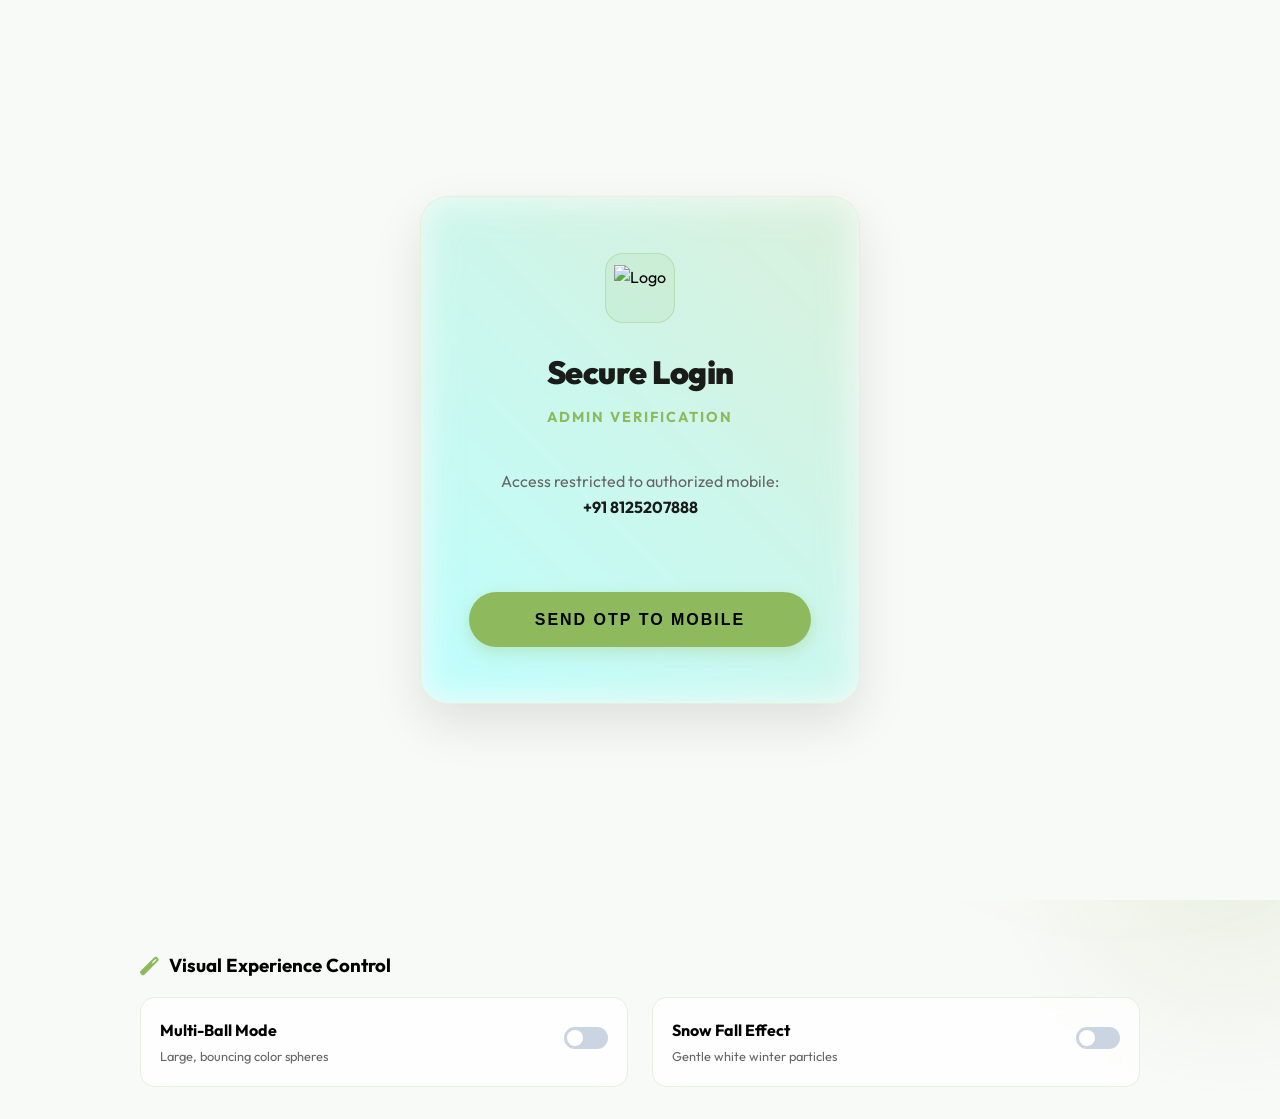
==== commit ead7cd1f: "Add files via upload" ====
--- a/admin.html
+++ b/admin.html
@@ -5,6 +5,7 @@
     <meta name="viewport" content="width=device-width, initial-scale=1.0">
     <title>Admin Dashboard | Sree Gajanana Enterprises</title>
     <link rel="stylesheet" href="style.css">
+    <link rel="stylesheet" href="animations3d.css">
     <link href="https://fonts.googleapis.com/css2?family=Outfit:wght@300;400;600;700;800;900&display=swap" rel="stylesheet">
     <link rel="stylesheet" href="https://cdnjs.cloudflare.com/ajax/libs/font-awesome/6.4.0/css/all.min.css">
     <style>
@@ -175,6 +176,14 @@
     </style>
 </head>
 <body>
+    <!-- 3D Floating Orbs -->
+    <div class="orb orb-1"></div>
+    <div class="orb orb-2"></div>
+    <div class="orb orb-3"></div>
+    <div class="orb orb-4"></div>
+    <div class="orb orb-5"></div>
+
+    <canvas id="aurora-canvas" style="position:fixed;inset:0;z-index:-1;pointer-events:none;opacity:0.35;"></canvas>
     <canvas id="particles-canvas" style="position: fixed; inset: 0; z-index: -1; pointer-events: none;"></canvas>
     
     <!-- Single Big Fixed Watermark -->
@@ -199,15 +208,16 @@
                 <input type="hidden" id="editIndex" value="-1">
                 <div class="form-grid">
                     <div>
-                        <label>Brand</label>
-                        <select id="pBrand">
-                            <option value="surya">Surya Masale</option>
+                        <label>Brand / Category</label>
+                        <input type="text" id="pBrand" list="brandList" placeholder="Select or type new..." required>
+                        <datalist id="brandList">
+                            <option value="surya">Surya Masala</option>
                             <option value="continental">Continental Coffee</option>
                             <option value="artos">Artos Beverages</option>
                             <option value="ikava">Ikava Hygiene</option>
                             <option value="parrys">Parry's Staples</option>
                             <option value="yutika">Yutika Skincare</option>
-                        </select>
+                        </datalist>
                     </div>
                     <div>
                         <label>Product Name</label>
@@ -361,6 +371,13 @@
             box-shadow: 0 5px 15px rgba(142, 185, 93, 0.3);
         }
         .cyber-btn:hover { transform: translateY(-2px); box-shadow: 0 8px 25px rgba(142, 185, 93, 0.4); background: #769E4B; }
+
+        #recaptcha-container {
+            display: flex;
+            justify-content: center;
+            margin: 1.5rem 0;
+            transform: scale(0.9); /* Slightly scale to fit mobile better if needed */
+        }
     </style>
 
     <script type="module">
@@ -385,16 +402,25 @@
         const db = getDatabase(app);
         const auth = getAuth(app);
         const productsRef = ref(db, 'gajanana_products');
+
+        // Protocol Check for Firebase Phone Auth
+        if (window.location.protocol === 'file:') {
+            alert("⚠️ SECURITY ALERT: Firebase Phone Auth will NOT work on 'file://' protocol.\n\nPlease open this folder with a Local Server (like 'Live Server' in VS Code) to test the login.");
+        }
         
         // Authentication Logic
         // Phone Auth Logic
+        // Phone Auth Logic
         const fixedNumber = "+918125207888";
         let confirmationResult = null;
 
         window.initRecaptcha = function() {
             if (!window.recaptchaVerifier) {
                 window.recaptchaVerifier = new RecaptchaVerifier(auth, 'recaptcha-container', {
-                    'size': 'invisible'
+                    'size': 'normal',
+                    'callback': (response) => {
+                        console.log("Recaptcha verified");
+                    }
                 });
             }
         };
@@ -405,12 +431,22 @@
             btn.innerText = "Sending SMS...";
             
             try {
+                console.log("Attempting to send OTP to:", fixedNumber);
+                
+                // Ensure container is empty before re-init
+                document.getElementById('recaptcha-container').innerHTML = '';
+                window.recaptchaVerifier = null;
+                
                 initRecaptcha();
+                
                 confirmationResult = await signInWithPhoneNumber(auth, fixedNumber, window.recaptchaVerifier);
                 document.getElementById('otpStep1').style.display = 'none';
                 document.getElementById('otpStep2').style.display = 'block';
             } catch (error) {
-                alert("Error: " + error.message);
+                console.error("Firebase Auth Error:", error);
+                let msg = error.message;
+                if (window.location.protocol === 'file:') msg = "Phone Auth is NOT supported on local files (file://). Please use a Local Server.";
+                alert("Login Error: " + msg);
                 btn.disabled = false;
                 btn.innerText = "Try Again";
                 if (window.recaptchaVerifier) {
@@ -502,18 +538,18 @@
                 // Initialize Data Loading ONLY after login
                 onValue(productsRef, (snapshot) => {
                     const data = snapshot.val();
-                    if (data) {
-                        products = data;
-                        renderProducts();
-                    } else {
-                        const localData = localStorage.getItem('gajanana_products');
-                        if (localData) {
-                            if (confirm("No data found in Cloud. Sync your current local data to the Cloud?")) {
-                                products = JSON.parse(localData);
-                                saveAndRender();
-                            }
-                        }
+                    products = data || [];
+                    
+                    // Update Brand Datalist
+                    const brands = [...new Set(products.map(p => p.brand))];
+                    const dl = document.getElementById('brandList');
+                    if (dl) {
+                        let html = '';
+                        brands.forEach(b => html += `<option value="${b}">${b.charAt(0).toUpperCase() + b.slice(1)}</option>`);
+                        dl.innerHTML = html;
                     }
+                    
+                    renderTable();
                 });
             } else {
                 authOverlay.style.display = 'flex';
@@ -836,6 +872,46 @@
             });
             requestAnimationFrame(loopP);
         })();
+        // ── AURORA CANVAS BACKGROUND ──
+        const auroraCanvas = document.getElementById('aurora-canvas');
+        if (auroraCanvas) {
+            const actx = auroraCanvas.getContext('2d');
+            const resizeAurora = () => {
+                auroraCanvas.width  = window.innerWidth;
+                auroraCanvas.height = window.innerHeight;
+            };
+            resizeAurora();
+            window.addEventListener('resize', resizeAurora);
+            
+            let auroraTime = 0;
+            function drawAurora() {
+                actx.clearRect(0, 0, auroraCanvas.width, auroraCanvas.height);
+                const w = auroraCanvas.width, h = auroraCanvas.height;
+                const waves = [
+                    { color: '45,90,39',  amp: 80, freq: 0.003, speed: 0.5,  y: h * 0.35 },
+                    { color: '74,139,60', amp: 60, freq: 0.004, speed: 0.7,  y: h * 0.45 },
+                    { color: '212,175,55',amp: 50, freq: 0.005, speed: 0.9,  y: h * 0.55 },
+                    { color: '45,90,39',  amp: 70, freq: 0.0025,speed: 0.4,  y: h * 0.65 },
+                ];
+                waves.forEach((wave, wi) => {
+                    actx.beginPath();
+                    actx.moveTo(0, wave.y);
+                    for (let x = 0; x <= w; x += 4) {
+                        const y = wave.y + Math.sin((x * wave.freq) + (auroraTime * wave.speed) + wi) * wave.amp;
+                        actx.lineTo(x, y);
+                    }
+                    actx.lineTo(w, h); actx.lineTo(0, h); actx.closePath();
+                    const grad = actx.createLinearGradient(0, wave.y - wave.amp, 0, wave.y + wave.amp);
+                    grad.addColorStop(0, `rgba(${wave.color},0.18)`);
+                    grad.addColorStop(1, `rgba(${wave.color},0)`);
+                    actx.fillStyle = grad;
+                    actx.fill();
+                });
+                auroraTime += 0.012;
+                requestAnimationFrame(drawAurora);
+            }
+            drawAurora();
+        }
     </script>
 </body>
 </html>
--- a/style.css
+++ b/style.css
@@ -8,20 +8,51 @@
 }
 
 :root {
-    --primary: #8EB95D; /* Darkened slightly for contrast on light background */
-    --primary-glow: rgba(142, 185, 93, 0.15);
+    --primary: #2D5A27; /* Deep Emerald */
+    --primary-light: #4A8B3C;
+    --accent: #D4AF37; /* Premium Gold */
+    --accent-glow: rgba(212, 175, 55, 0.3);
     --bg-main: #f8faf7;
-    --bg-darker: #f0f4ef;
-    --bg-card: #ffffff;
-    --text-light: #1a1c1a;
+    --bg-dark: #0a0d0a;
+    --card-bg: rgba(255, 255, 255, 0.7);
+    --glass-bg: rgba(255, 255, 255, 0.4);
+    --glass-border: rgba(255, 255, 255, 0.5);
+    --blur-val: 15px;
+    --text-main: #1a1c1a;
     --text-muted: #555e55;
-    --border-subtle: rgba(142, 185, 93, 0.2);
     --font-main: 'Outfit', sans-serif;
-    --shadow-soft: 0 10px 30px rgba(0,0,0,0.05);
-    --shadow-hover: 0 20px 40px rgba(142, 185, 93, 0.12);
-    --accent: #8EB95D;
-    --secondary: #769E4B;
-}
+    --font-heading: 'Cinzel', serif;
+    --shadow-premium: 0 20px 40px rgba(0,0,0,0.08);
+    --transition: all 0.4s cubic-bezier(0.16, 1, 0.3, 1);
+}
+
+/* Scroll Progress Bar */
+#scroll-progress {
+    position: fixed;
+    top: 0;
+    left: 0;
+    width: 0%;
+    height: 4px;
+    background: linear-gradient(90deg, var(--primary), var(--accent));
+    z-index: 2001;
+    transition: width 0.1s ease;
+}
+
+@media (max-width: 768px) {
+    :root {
+        --blur-val: 4px; /* Faster performance on mobile */
+    }
+}
+
+/* Premium Scrollbar */
+::-webkit-scrollbar { width: 10px; }
+::-webkit-scrollbar-track { background: var(--bg-main); }
+::-webkit-scrollbar-thumb { 
+    background: linear-gradient(var(--primary), var(--primary-light)); 
+    border-radius: 10px;
+    border: 3px solid var(--bg-main);
+}
+
 
 #particles-canvas { position:fixed; inset:0; z-index:-1 !important; pointer-events:none !important; }
 
@@ -34,10 +65,10 @@
     height: 70vw;
     background: url('LOGO/mainlogo2.png') no-repeat center;
     background-size: contain;
-    opacity: 0.2;
+    opacity: 0.08;
     z-index: -2;
     pointer-events: none;
-    filter: drop-shadow(0 0 30px rgba(0,0,0,0.03));
+    filter: drop-shadow(0 0 30px rgba(0,0,0,0.01));
 }
 
 body { position:relative; }
@@ -56,6 +87,87 @@
 
 @keyframes blob1 { to { transform: translate(60px,80px) scale(1.15); } }
 
+/* Modal System */
+.modal {
+    display: none;
+    position: fixed;
+    inset: 0;
+    z-index: 2000;
+    background: rgba(10, 13, 10, 0.9);
+    backdrop-filter: blur(var(--blur-val));
+    align-items: center;
+    justify-content: center;
+}
+
+.modal-content {
+    background: rgba(255, 255, 255, 0.05);
+    border: 1px solid rgba(255, 255, 255, 0.1);
+    padding: 3rem;
+    border-radius: 30px;
+    width: 90%;
+    max-width: 600px;
+    position: relative;
+    color: white;
+}
+
+.close-modal {
+    position: absolute;
+    top: 1.5rem;
+    right: 2rem;
+    font-size: 2.5rem;
+    cursor: pointer;
+    color: rgba(255, 255, 255, 0.5);
+}
+
+.search-box {
+    display: flex;
+    align-items: center;
+    background: rgba(255, 255, 255, 0.1);
+    padding: 1rem 1.5rem;
+    border-radius: 15px;
+    margin: 2rem 0;
+    border: 1px solid rgba(142, 185, 93, 0.3);
+}
+
+.search-box input {
+    background: transparent;
+    border: none;
+    color: white;
+    width: 100%;
+    padding-left: 1rem;
+    font-size: 1.1rem;
+    outline: none;
+}
+
+.search-results-grid {
+    max-height: 400px;
+    overflow-y: auto;
+}
+
+.search-result-item {
+    display: flex;
+    justify-content: space-between;
+    align-items: center;
+    padding: 1.2rem;
+    background: rgba(255, 255, 255, 0.03);
+    margin-bottom: 0.8rem;
+    border-radius: 12px;
+    text-decoration: none;
+    color: white;
+    transition: var(--transition);
+    border: 1px solid transparent;
+}
+
+.search-result-item:hover {
+    background: rgba(142, 185, 93, 0.1);
+    border-color: var(--primary);
+    transform: translateX(5px);
+}
+
+.res-info strong { display: block; font-size: 1rem; }
+.res-info span { font-size: 0.75rem; opacity: 0.6; text-transform: uppercase; letter-spacing: 1px; }
+
+
 
 /* Scroll Reveal Utility */
 .reveal {
@@ -102,13 +214,24 @@
 /* Header & Navigation */
 header {
     position: fixed;
+    width: calc(100% - 40px);
+    top: 20px;
+    left: 20px;
+    z-index: 1000;
+    border-radius: 20px;
+    box-shadow: 0 8px 32px rgba(0,0,0,0.1);
+    background: rgba(255,255,255,0.7) !important; 
+    backdrop-filter:blur(var(--blur-val)); 
+    border: 1px solid rgba(255, 255, 255, 0.3) !important;
+    transition: var(--transition);
+}
+
+header.scrolled {
+    top: 0;
+    left: 0;
     width: 100%;
-    top: 0;
-    z-index: 1000;
-    box-shadow: 0 2px 20px rgba(0,0,0,0.3);
-    background: rgba(255,255,255,0.85) !important; 
-    backdrop-filter:blur(20px); 
-    border-bottom:1px solid rgba(142, 185, 93, 0.15) !important;
+    border-radius: 0;
+    background: rgba(255,255,255,0.9) !important;
 }
 
 nav {
@@ -134,12 +257,17 @@
 }
 
 .brand-name {
+    font-family: var(--font-heading);
     font-size: 1.3rem;
-    font-weight: 800;
-    color: #1a1c1a;
-    letter-spacing: -0.5px;
+    font-weight: 900;
+    color: var(--text-main);
+    letter-spacing: 1px;
     text-transform: uppercase;
-}
+    background: linear-gradient(135deg, var(--primary) 0%, var(--accent) 100%);
+    -webkit-background-clip: text;
+    -webkit-text-fill-color: transparent;
+}
+
 
 .menu-toggle {
     display: none;
@@ -214,6 +342,21 @@
     background: rgba(142, 185, 93, 0.08);
     border-color: var(--primary);
     box-shadow: 0 15px 40px rgba(0,0,0,0.1);
+}
+
+.hero-tag, .group-card, .leader-card, .brand-card {
+    transform-style: preserve-3d;
+    transition: var(--transition);
+}
+.group-card:hover, .leader-card:hover {
+    box-shadow: 0 25px 50px rgba(0,0,0,0.15);
+}
+.group-icon, .leader-img {
+    transform: translateZ(30px);
+    transition: var(--transition);
+}
+.group-card:hover .group-icon {
+    transform: translateZ(60px) scale(1.15);
 }
 
 .hero-tag {
@@ -294,18 +437,20 @@
 }
 
 .hero-badge {
-    background: var(--primary);
+    background: linear-gradient(135deg, var(--primary) 0%, var(--primary-light) 100%);
     color: white;
-    padding: 0.6rem 1.8rem;
+    padding: 0.6rem 2rem;
     border-radius: 99px;
     font-weight: 800;
     font-size: 0.85rem;
     display: inline-block;
     margin-bottom: 2rem;
-    box-shadow: 0 4px 15px rgba(16, 185, 129, 0.3);
+    box-shadow: 0 10px 20px var(--accent-glow);
     letter-spacing: 1px;
-    animation: bounce 3s infinite;
-}
+    text-transform: uppercase;
+    border: 1px solid rgba(255,255,255,0.2);
+}
+
 
 .hero-buttons {
     display: flex;
@@ -325,6 +470,7 @@
     display: inline-flex;
     align-items: center;
     justify-content: center;
+    gap: 0.8rem;
     min-width: 200px;
     height: 58px;
     position: relative;
@@ -358,23 +504,92 @@
     box-shadow: 0 15px 40px rgba(0,0,0,0.3);
 }
 
-.cta-button i {
-    margin-right: 10px;
-    font-size: 1.3rem;
+/* Live Pulse Section */
+.live-pulse {
+    padding: 4rem 0;
+    background: var(--bg-dark);
+    margin-top: -50px;
+    position: relative;
+    z-index: 30;
+    border-radius: 40px;
+    width: 90%;
+    margin-left: auto;
+    margin-right: auto;
+    box-shadow: 0 30px 60px rgba(0,0,0,0.4);
+    border: 1px solid rgba(255,255,255,0.05);
+}
+
+.pulse-grid {
+    display: grid;
+    grid-template-columns: repeat(4, 1fr);
+    gap: 2rem;
+}
+
+.pulse-card {
+    display: flex;
+    align-items: center;
+    gap: 1.5rem;
+    padding: 1.5rem;
+    background: rgba(255,255,255,0.03);
+    border-radius: 20px;
+    transition: var(--transition);
+}
+
+.pulse-card:hover {
+    background: rgba(255,255,255,0.08);
+    transform: translateY(-5px);
+}
+
+.pulse-icon {
+    width: 50px;
+    height: 50px;
+    background: var(--primary);
+    border-radius: 12px;
+    display: flex;
+    align-items: center;
+    justify-content: center;
+    font-size: 1.5rem;
+    color: white;
+}
+
+.pulse-info h3 {
+    font-size: 1.8rem;
+    font-weight: 900;
+    color: white;
+    margin: 0;
+}
+
+.pulse-info p {
+    font-size: 0.8rem;
+    color: rgba(255,255,255,0.5);
+    margin: 0;
+    text-transform: uppercase;
+    letter-spacing: 1px;
+}
+
+@media (max-width: 991px) {
+    .pulse-grid { grid-template-columns: 1fr 1fr; }
+    .live-pulse { width: 95%; padding: 2rem 0; }
+}
+@media (max-width: 480px) {
+    .pulse-grid { grid-template-columns: 1fr; }
 }
 
 /* Sections */
 section {
-    padding: 8rem 0;
+    padding: 10rem 0;
+    position: relative;
+    clear: both;
 }
 
 .section-title {
     text-align: center;
     font-size: 3rem;
-    margin-bottom: 4rem;
+    margin-bottom: 5rem;
     position: relative;
-    padding-bottom: 1rem;
+    padding-bottom: 1.5rem;
     color: #1a1c1a;
+    line-height: 1.2;
 }
 
 .section-title::after {
@@ -409,7 +624,7 @@
     text-align: center;
     transition: all 0.5s cubic-bezier(0.4, 0, 0.2, 1);
     border: none;
-    backdrop-filter: blur(10px);
+    backdrop-filter: blur(var(--blur-val));
 }
 
 .brand-card:hover {
@@ -587,6 +802,7 @@
     grid-template-columns: repeat(2, 1fr);
     gap: 3rem;
     margin-top: 2rem;
+    margin-bottom: 6rem;
 }
 
 .group-card {
@@ -648,22 +864,36 @@
 }
 
 .leader-card {
-    background: rgba(142, 185, 93, 0.05);
-    padding: 2.5rem;
-    border-radius: 20px;
-    border-left: 4px solid var(--primary);
-    transition: all 0.3s ease;
+    background: rgba(255, 255, 255, 0.9);
+    backdrop-filter: blur(var(--blur-val));
+    padding: 3rem;
+    border-radius: 30px;
+    border: 1px solid rgba(142, 185, 93, 0.2);
+    border-left: 8px solid var(--primary);
+    box-shadow: 0 20px 40px rgba(0,0,0,0.06);
+    transition: all 0.4s cubic-bezier(0.175, 0.885, 0.32, 1.275);
+    display: flex;
+    flex-direction: column;
+    gap: 1.5rem;
+    position: relative;
+    height: 100%;
 }
 
 .leader-card:hover {
-    background: rgba(255, 255, 255, 0.05);
-    transform: translateX(10px);
+    background: rgba(255, 255, 255, 1);
+    transform: translateY(-10px);
+    box-shadow: 0 30px 60px rgba(0,0,0,0.1);
 }
 
 .leader-info h4 {
-    font-size: 1.4rem;
-    margin-bottom: 0.5rem;
+    font-size: 1.6rem;
+    margin-bottom: 0.2rem;
     color: #1a1c1a;
+    line-height: 1.2;
+}
+
+.leader-info h4::after {
+    display: none;
 }
 
 .leader-info .degree {
@@ -827,3 +1057,84 @@
     box-shadow: 0 8px 25px var(--primary-glow);
 }
 
+/* Floating Actions */
+.fab-container {
+    position: fixed;
+    bottom: 2rem;
+    right: 2rem;
+    display: flex;
+    flex-direction: column;
+    gap: 1rem;
+    z-index: 1500;
+}
+
+.fab-btn {
+    width: 60px;
+    height: 60px;
+    border-radius: 50%;
+    display: flex;
+    align-items: center;
+    justify-content: center;
+    font-size: 1.5rem;
+    color: white;
+    text-decoration: none;
+    font-size: 1.5rem;
+    cursor: pointer;
+    box-shadow: 0 10px 30px rgba(37, 211, 102, 0.3);
+    transition: var(--transition);
+    z-index: 1000;
+}
+
+.whatsapp-fab {
+    background: #25D366;
+}
+
+.whatsapp-fab:hover {
+    transform: scale(1.1) rotate(10deg);
+}
+
+/* FAQ Premium Styles */
+.faq-item {
+    background: rgba(255, 255, 255, 0.4);
+    backdrop-filter: blur(var(--blur-val));
+    border: 1px solid rgba(255, 255, 255, 0.3);
+    border-radius: 15px;
+    margin-bottom: 1rem;
+    overflow: hidden;
+    transition: var(--transition);
+}
+.faq-question {
+    padding: 1.5rem;
+    display: flex;
+    justify-content: space-between;
+    align-items: center;
+    cursor: pointer;
+    font-weight: 700;
+    color: var(--primary);
+}
+.faq-answer {
+    padding: 0 1.5rem;
+    max-height: 0;
+    overflow: hidden;
+    transition: all 0.5s cubic-bezier(0, 1, 0, 1);
+    color: var(--text-muted);
+    font-size: 0.95rem;
+}
+.faq-item.active .faq-answer {
+    max-height: 200px;
+    padding: 0 1.5rem 1.5rem 1.5rem;
+}
+.faq-item.active .faq-question i {
+    transform: rotate(180deg);
+}
+
+.top-fab {
+    background: var(--primary);
+    display: none; /* Hidden by default */
+}
+
+.fab-btn:hover {
+    transform: scale(1.1) translateY(-5px);
+}
+
+
--- a/animations3d.css
+++ b/animations3d.css
@@ -0,0 +1,745 @@
+/* ================================================================
+   PREMIUM 3D ANIMATIONS — Sree Gajanana Enterprises
+   ================================================================ */
+
+/* ── Core Keyframes ── */
+@keyframes floatCard3D {
+    0%   { transform: perspective(1000px) translateY(0px) rotateX(0deg) rotateY(0deg); }
+    25%  { transform: perspective(1000px) translateY(-14px) rotateX(2deg) rotateY(1deg); }
+    50%  { transform: perspective(1000px) translateY(-8px) rotateX(-1deg) rotateY(-1deg); }
+    75%  { transform: perspective(1000px) translateY(-18px) rotateX(1.5deg) rotateY(1.5deg); }
+    100% { transform: perspective(1000px) translateY(0px) rotateX(0deg) rotateY(0deg); }
+}
+
+@keyframes float3DSide {
+    0%   { transform: perspective(800px) translateY(0) rotateY(0deg); }
+    50%  { transform: perspective(800px) translateY(-18px) rotateY(4deg); }
+    100% { transform: perspective(800px) translateY(0) rotateY(0deg); }
+}
+
+@keyframes glowPulse3D {
+    0%, 100% {
+        box-shadow: 0 0 20px rgba(45,90,39,0.2), 0 20px 40px rgba(0,0,0,0.06);
+    }
+    50% {
+        box-shadow: 0 0 60px rgba(45,90,39,0.45), 0 35px 70px rgba(0,0,0,0.14),
+                    0 0 0 2px rgba(45,90,39,0.08);
+    }
+}
+
+@keyframes shimmerSlide {
+    0%   { transform: translateX(-100%) skewX(-20deg); }
+    100% { transform: translateX(350%) skewX(-20deg); }
+}
+
+@keyframes shimmerBar {
+    0%   { background-position: -200% center; }
+    100% { background-position: 200% center; }
+}
+
+@keyframes orbFloat1 {
+    0%   { transform: translate(0, 0) scale(1); }
+    33%  { transform: translate(50px, -70px) scale(1.15); }
+    66%  { transform: translate(-35px, 35px) scale(0.88); }
+    100% { transform: translate(0, 0) scale(1); }
+}
+
+@keyframes orbFloat2 {
+    0%   { transform: translate(0, 0) scale(1); }
+    50%  { transform: translate(-60px, 55px) scale(1.22); }
+    100% { transform: translate(0, 0) scale(1); }
+}
+
+@keyframes rippleOut {
+    0%   { transform: scale(1); opacity: 0.9; }
+    100% { transform: scale(2.8); opacity: 0; }
+}
+
+@keyframes titleDepth {
+    0%, 100% {
+        text-shadow: 2px 2px 0 rgba(45,90,39,0.08), 4px 4px 0 rgba(45,90,39,0.04);
+    }
+    50% {
+        text-shadow: 5px 5px 0 rgba(45,90,39,0.15), 10px 10px 0 rgba(45,90,39,0.07),
+                     0 0 30px rgba(45,90,39,0.08);
+    }
+}
+
+@keyframes badgeBounce {
+    0%, 100% { transform: translateY(0) scale(1); }
+    50%       { transform: translateY(-6px) scale(1.04); }
+}
+
+/* ── NEW KEYFRAMES ── */
+@keyframes typewriter {
+    from { width: 0; }
+    to   { width: 100%; }
+}
+
+@keyframes blink {
+    0%, 100% { border-right-color: var(--primary); }
+    50%       { border-right-color: transparent; }
+}
+
+@keyframes slideInLeft {
+    from { opacity: 0; transform: translateX(-60px) rotateY(-15deg); }
+    to   { opacity: 1; transform: translateX(0) rotateY(0deg); }
+}
+
+@keyframes slideInRight {
+    from { opacity: 0; transform: translateX(60px) rotateY(15deg); }
+    to   { opacity: 1; transform: translateX(0) rotateY(0deg); }
+}
+
+@keyframes slideInUp3D {
+    from { opacity: 0; transform: perspective(600px) translateY(50px) rotateX(15deg); }
+    to   { opacity: 1; transform: perspective(600px) translateY(0) rotateX(0deg); }
+}
+
+@keyframes countUp {
+    from { transform: translateY(20px); opacity: 0; }
+    to   { transform: translateY(0); opacity: 1; }
+}
+
+@keyframes navLinkWave {
+    0%   { transform: translateY(0); }
+    30%  { transform: translateY(-5px); }
+    60%  { transform: translateY(2px); }
+    100% { transform: translateY(0); }
+}
+
+@keyframes rotateGlow {
+    from { transform: translate(-50%, -50%) rotate(0deg); }
+    to   { transform: translate(-50%, -50%) rotate(360deg); }
+}
+
+@keyframes morphBlob {
+    0%   { border-radius: 60% 40% 30% 70% / 60% 30% 70% 40%; }
+    25%  { border-radius: 30% 60% 70% 40% / 50% 60% 30% 60%; }
+    50%  { border-radius: 50% 60% 30% 60% / 30% 60% 70% 40%; }
+    75%  { border-radius: 60% 40% 60% 30% / 60% 40% 50% 60%; }
+    100% { border-radius: 60% 40% 30% 70% / 60% 30% 70% 40%; }
+}
+
+@keyframes starPop {
+    0%   { transform: scale(0) rotate(-45deg); opacity: 0; }
+    60%  { transform: scale(1.3) rotate(10deg); opacity: 1; }
+    100% { transform: scale(1) rotate(0deg); opacity: 1; }
+}
+
+@keyframes contactIconBounce {
+    0%, 100% { transform: translateY(0) scale(1) rotate(0deg); }
+    25%       { transform: translateY(-10px) scale(1.1) rotate(-5deg); }
+    75%       { transform: translateY(-5px) scale(1.05) rotate(3deg); }
+}
+
+@keyframes mapReveal {
+    from { transform: perspective(800px) rotateX(20deg) translateY(30px); opacity: 0; }
+    to   { transform: perspective(800px) rotateX(0deg) translateY(0); opacity: 1; }
+}
+
+@keyframes faqSlideIn {
+    from { transform: translateX(-20px) scaleX(0.97); opacity: 0; }
+    to   { transform: translateX(0) scaleX(1); opacity: 1; }
+}
+
+@keyframes borderDance {
+    0%   { border-color: rgba(45,90,39,0.2); }
+    25%  { border-color: rgba(212,175,55,0.4); }
+    50%  { border-color: rgba(45,90,39,0.5); }
+    75%  { border-color: rgba(212,175,55,0.3); }
+    100% { border-color: rgba(45,90,39,0.2); }
+}
+
+@keyframes logoSpin3D {
+    0%   { transform: perspective(400px) rotateY(0deg); }
+    50%  { transform: perspective(400px) rotateY(20deg); }
+    100% { transform: perspective(400px) rotateY(0deg); }
+}
+
+@keyframes footerGlow {
+    0%, 100% { text-shadow: none; }
+    50%       { text-shadow: 0 0 20px rgba(45,90,39,0.3); }
+}
+
+@keyframes checkmarkDraw {
+    from { stroke-dashoffset: 100; }
+    to   { stroke-dashoffset: 0; }
+}
+
+@keyframes waveText {
+    0%, 100% { transform: translateY(0); }
+    50%       { transform: translateY(-4px); }
+}
+
+@keyframes spotlightMove {
+    0%, 100% { background-position: 20% 50%; }
+    50%       { background-position: 80% 50%; }
+}
+
+@keyframes cardEntrance {
+    from {
+        opacity: 0;
+        transform: perspective(600px) translateY(40px) rotateX(20deg) scale(0.95);
+    }
+    to {
+        opacity: 1;
+        transform: perspective(600px) translateY(0) rotateX(0deg) scale(1);
+    }
+}
+
+/* ================================================================
+   ── Floating 3D Background Orbs ──
+   ================================================================ */
+.orb {
+    position: fixed;
+    border-radius: 50%;
+    pointer-events: none;
+    z-index: -1;
+    filter: blur(80px);
+}
+.orb-1 {
+    width: 600px; height: 600px;
+    background: radial-gradient(circle, rgba(45,90,39,0.18), transparent 70%);
+    top: -10%; left: -10%;
+    animation: orbFloat1 22s ease-in-out infinite;
+}
+.orb-2 {
+    width: 450px; height: 450px;
+    background: radial-gradient(circle, rgba(212,175,55,0.15), transparent 70%);
+    bottom: 5%; right: -5%;
+    animation: orbFloat2 18s ease-in-out infinite;
+}
+.orb-3 {
+    width: 400px; height: 400px;
+    background: radial-gradient(circle, rgba(66,133,244,0.14), transparent 70%);
+    top: 30%; left: 30%;
+    animation: orbFloat1 25s ease-in-out infinite reverse;
+}
+.orb-4 {
+    width: 350px; height: 350px;
+    background: radial-gradient(circle, rgba(234,67,53,0.12), transparent 70%);
+    top: 15%; right: 20%;
+    animation: orbFloat2 20s ease-in-out infinite reverse;
+}
+.orb-5 {
+    width: 320px; height: 320px;
+    background: radial-gradient(circle, rgba(168,85,247,0.12), transparent 70%);
+    bottom: 20%; left: 10%;
+    animation: orbFloat1 18s ease-in-out infinite;
+}
+
+/* ================================================================
+   ── Logo 3D Hover ──
+   ================================================================ */
+.logo-img {
+    animation: logoSpin3D 8s ease-in-out infinite;
+    transform-style: preserve-3d;
+}
+.logo-img:hover {
+    animation: none;
+    transform: perspective(400px) rotateY(360deg) scale(1.1);
+    transition: transform 0.8s cubic-bezier(0.175, 0.885, 0.32, 1.275);
+}
+
+/* ================================================================
+   ── Nav Links Wave on Hover ──
+   ================================================================ */
+.nav-links a {
+    display: inline-block;
+    position: relative;
+}
+.nav-links a::after {
+    content: '';
+    position: absolute;
+    bottom: -4px;
+    left: 0;
+    width: 0%;
+    height: 2px;
+    background: linear-gradient(90deg, var(--primary), var(--accent));
+    border-radius: 2px;
+    transition: width 0.35s cubic-bezier(0.175, 0.885, 0.32, 1.275);
+}
+.nav-links a:hover::after {
+    width: 100%;
+}
+.nav-links a:hover {
+    animation: navLinkWave 0.5s ease forwards;
+    color: var(--primary);
+}
+
+/* ================================================================
+   ── Hero Blocks 3D Float ──
+   ================================================================ */
+.hero-block {
+    animation: floatCard3D 7s ease-in-out infinite;
+    transform-style: preserve-3d;
+    will-change: transform;
+}
+.hero-block:last-child {
+    animation-delay: 2s;
+    animation-duration: 9.5s;
+}
+
+/* ================================================================
+   ── Split Title Entrance + Wave ──
+   ================================================================ */
+.split-title {
+    animation: slideInUp3D 1s ease backwards;
+}
+.hero-block:last-child .split-title {
+    animation-delay: 0.3s;
+}
+
+/* ================================================================
+   ── Section Title Animated 3D Depth ──
+   ================================================================ */
+.section-title {
+    animation: titleDepth 6s ease-in-out infinite;
+}
+
+/* ================================================================
+   ── Badge Bounce ──
+   ================================================================ */
+.hero-badge {
+    animation: badgeBounce 3s ease-in-out infinite;
+}
+
+/* ================================================================
+   ── Brand Cards: 3D Float + Shimmer ──
+   ================================================================ */
+.brand-card {
+    transform-style: preserve-3d;
+    animation: floatCard3D 6.5s ease-in-out infinite;
+    position: relative;
+    overflow: hidden;
+    will-change: transform;
+}
+.brand-card::after {
+    content: '';
+    position: absolute;
+    top: 0; left: 0;
+    width: 55px; height: 100%;
+    background: linear-gradient(90deg, transparent, rgba(255,255,255,0.65), transparent);
+    animation: shimmerSlide 3.2s ease-in-out infinite;
+    animation-play-state: paused;
+    pointer-events: none;
+}
+.brand-card:hover::after {
+    animation-play-state: running;
+}
+.brand-card img {
+    height: 60px;
+    width: auto;
+    transition: all 0.5s cubic-bezier(0.175, 0.885, 0.32, 1.275);
+    filter: drop-shadow(0 5px 15px rgba(0,0,0,0.1));
+}
+.brand-card:hover img {
+    transform: translateZ(60px) scale(1.15);
+    filter: drop-shadow(0 20px 35px rgba(45,90,39,0.45));
+}
+.brand-card:nth-child(even) {
+    animation-delay: 1.8s;
+    animation-duration: 8s;
+}
+.brand-card:nth-child(3) {
+    animation-delay: 3.5s;
+}
+
+/* ── Brand Card "View Products" button ── */
+/* Removed paused entrance animation to ensure buttons are always visible on mobile and desktop */
+
+/* ================================================================
+   ── Group Cards: 3D Side Float + Staggered List ──
+   ================================================================ */
+.group-card {
+    animation: float3DSide 9s ease-in-out infinite;
+    transform-style: preserve-3d;
+    will-change: transform;
+}
+.group-card:nth-child(2) {
+    animation-delay: 2.5s;
+    animation-duration: 11s;
+}
+.group-card .group-icon {
+    display: inline-block;
+    transition: transform 0.5s cubic-bezier(0.175, 0.885, 0.32, 1.275);
+}
+.group-card:hover .group-icon {
+    transform: translateZ(60px) scale(1.3) rotateY(25deg);
+}
+
+/* Staggered list items in group cards */
+.group-services li {
+    animation: slideInLeft 0.5s ease backwards;
+    opacity: 0;
+}
+.group-card.reveal.active .group-services li { opacity: 1; }
+.group-services li:nth-child(1) { animation-delay: 0.1s; }
+.group-services li:nth-child(2) { animation-delay: 0.2s; }
+.group-services li:nth-child(3) { animation-delay: 0.3s; }
+.group-services li:nth-child(4) { animation-delay: 0.4s; }
+
+/* ================================================================
+   ── Leader Cards: Glow Pulse + Border Dance ──
+   ================================================================ */
+.leader-card {
+    transform-style: preserve-3d;
+    animation: glowPulse3D 5.5s ease-in-out infinite, borderDance 8s ease-in-out infinite;
+    will-change: box-shadow;
+}
+.leader-card:nth-child(2) {
+    animation-delay: 2.8s, 4s;
+}
+
+/* ================================================================
+   ── Service Cards: Icon 3D Pop + Entrance ──
+   ================================================================ */
+.service-card {
+    transform-style: preserve-3d;
+    animation: cardEntrance 0.8s ease backwards;
+}
+.service-card:nth-child(1) { animation-delay: 0s; }
+.service-card:nth-child(2) { animation-delay: 0.15s; }
+.service-card:nth-child(3) { animation-delay: 0.3s; }
+.service-icon {
+    display: inline-block;
+    transition: transform 0.55s cubic-bezier(0.175, 0.885, 0.32, 1.275);
+}
+.service-card:hover .service-icon {
+    transform: translateZ(50px) scale(1.3) rotateY(20deg);
+    color: var(--accent);
+    filter: drop-shadow(0 10px 20px rgba(212,175,55,0.5));
+}
+.service-card h3 {
+    transition: transform 0.4s ease, color 0.3s ease;
+}
+.service-card:hover h3 {
+    transform: translateZ(20px);
+    color: var(--primary);
+}
+
+/* ================================================================
+   ── Product Showcase: Slide-in + Hover Lift ──
+   ================================================================ */
+.product-showcase {
+    transition: transform 0.5s cubic-bezier(0.175, 0.885, 0.32, 1.275),
+                box-shadow 0.5s ease;
+}
+.product-showcase.reveal.active {
+    animation: slideInLeft 0.9s ease backwards;
+}
+.product-showcase.reveal.active:nth-child(even) {
+    animation-name: slideInRight;
+}
+.product-showcase:hover {
+    transform: translateY(-10px) perspective(800px) rotateX(1deg);
+    box-shadow: 0 30px 60px rgba(0,0,0,0.1);
+}
+.product-showcase:hover .product-image img {
+    transform: scale(1.08) translateZ(20px);
+}
+
+/* Product list items stagger */
+.product-list li {
+    opacity: 0;
+    transform: translateX(-20px);
+    transition: opacity 0.4s ease, transform 0.4s ease;
+}
+.product-showcase.reveal.active .product-list li { opacity: 1; transform: translateX(0); }
+.product-list li:nth-child(1) { transition-delay: 0.1s; }
+.product-list li:nth-child(2) { transition-delay: 0.2s; }
+.product-list li:nth-child(3) { transition-delay: 0.3s; }
+.product-list li:nth-child(4) { transition-delay: 0.4s; }
+.product-list li:nth-child(5) { transition-delay: 0.5s; }
+
+/* ================================================================
+   ── CTA Buttons: Radial Mouse-Glow ──
+   ================================================================ */
+.cta-button::after {
+    content: '';
+    position: absolute;
+    inset: 0;
+    background: radial-gradient(
+        circle at var(--mx, 50%) var(--my, 50%),
+        rgba(255,255,255,0.32),
+        transparent 65%
+    );
+    opacity: 0;
+    transition: opacity 0.4s;
+    pointer-events: none;
+    border-radius: inherit;
+}
+.cta-button:hover::after {
+    opacity: 1;
+}
+
+/* ================================================================
+   ── Contact Section: Icon Bounce + Map Reveal ──
+   ================================================================ */
+.contact-info-item {
+    transition: transform 0.4s ease;
+}
+.contact-info-item:hover {
+    transform: translateX(8px);
+}
+.contact-info-item i {
+    animation: contactIconBounce 4s ease-in-out infinite;
+    display: inline-block;
+}
+.contact-info-item:nth-child(2) i { animation-delay: 1.2s; }
+.contact-info-item:nth-child(3) i { animation-delay: 2.4s; }
+
+.contact-map {
+    animation: mapReveal 1s ease backwards;
+    animation-delay: 0.4s;
+    transition: transform 0.5s ease, box-shadow 0.5s ease;
+}
+.contact-map:hover {
+    transform: perspective(1000px) rotateY(-3deg) translateZ(10px);
+    box-shadow: 20px 20px 60px rgba(0,0,0,0.1);
+}
+
+/* ================================================================
+   ── FAQ: Slide-in Items ──
+   ================================================================ */
+.faq-item {
+    animation: faqSlideIn 0.6s ease backwards;
+    border: 1px solid rgba(45,90,39,0.15);
+    transition: border-color 0.4s ease, transform 0.3s ease, box-shadow 0.3s ease;
+}
+.faq-item:nth-child(1) { animation-delay: 0s; }
+.faq-item:nth-child(2) { animation-delay: 0.1s; }
+.faq-item:nth-child(3) { animation-delay: 0.2s; }
+.faq-item:nth-child(4) { animation-delay: 0.3s; }
+.faq-item:hover {
+    border-color: var(--primary);
+    transform: translateX(6px);
+    box-shadow: -4px 0 20px rgba(45,90,39,0.12);
+}
+.faq-item.active {
+    border-color: var(--primary);
+    box-shadow: 0 0 30px rgba(45,90,39,0.12);
+}
+
+/* ================================================================
+   ── Pulse Stats: Ripple Ring ──
+   ================================================================ */
+.pulse-icon {
+    position: relative;
+}
+.pulse-icon::after {
+    content: '';
+    position: absolute;
+    inset: 0;
+    border-radius: 50%;
+    border: 2px solid rgba(45,90,39,0.55);
+    animation: rippleOut 2.8s ease-out infinite;
+    pointer-events: none;
+}
+.pulse-card {
+    transition: transform 0.4s ease;
+}
+.pulse-card:hover {
+    transform: translateY(-8px) scale(1.03);
+}
+
+/* ================================================================
+   ── Floating WhatsApp FAB: Morphing Blob ──
+   ================================================================ */
+.whatsapp-fab {
+    animation: morphBlob 6s ease-in-out infinite;
+    border-radius: 60% 40% 30% 70% / 60% 30% 70% 40% !important;
+    transition: transform 0.4s ease !important;
+}
+.whatsapp-fab:hover {
+    animation: none;
+    border-radius: 50% !important;
+    transform: scale(1.2) rotate(20deg) !important;
+    box-shadow: 0 15px 40px rgba(37,211,102,0.5) !important;
+}
+
+/* ================================================================
+   ── Footer: Glow Text ──
+   ================================================================ */
+footer p {
+    animation: footerGlow 4s ease-in-out infinite;
+    transition: transform 0.3s ease;
+}
+footer p:hover {
+    transform: scale(1.03);
+    text-shadow: 0 0 15px rgba(45,90,39,0.25);
+}
+
+/* ================================================================
+   ── Scroll Progress Bar: Gradient Animation ──
+   ================================================================ */
+#scroll-progress {
+    background: linear-gradient(
+        90deg,
+        var(--primary),
+        var(--accent),
+        #4a8b3c,
+        var(--accent),
+        var(--primary)
+    );
+    background-size: 300% 100%;
+    animation: shimmerBar 3s linear infinite;
+}
+
+
+
+/* ================================================================
+   ── Sparkle Trail Keyframe ──
+   ================================================================ */
+@keyframes sparkleFade {
+    0%   { opacity: 1; transform: translate(-50%,-50%) scale(1); }
+    50%  { opacity: 0.8; transform: translate(-50%,-50%) scale(1.5); }
+    100% { opacity: 0; transform: translate(-50%,-50%) scale(0.3) translateY(-30px); }
+}
+
+/* ================================================================
+   ── Animated Gradient Hero Titles ──
+   ================================================================ */
+@keyframes gradientShift {
+    0%   { background-position: 0% 50%; }
+    50%  { background-position: 100% 50%; }
+    100% { background-position: 0% 50%; }
+}
+
+.gradient-text {
+    background: linear-gradient(
+        270deg,
+        #1a1c1a,
+        #2D5A27,
+        #D4AF37,
+        #4a8b3c,
+        #1a1c1a
+    );
+    background-size: 300% 300%;
+    -webkit-background-clip: text;
+    -webkit-text-fill-color: transparent;
+    background-clip: text;
+    animation: gradientShift 5s ease infinite;
+}
+
+/* ================================================================
+   ── Amp Glow Pulse ──
+   ================================================================ */
+@keyframes ampGlow {
+    0%, 100% {
+        text-shadow: 0 0 10px rgba(45,90,39,0.4), 0 0 30px rgba(45,90,39,0.2);
+        transform: scale(1) rotateZ(0deg);
+    }
+    50% {
+        text-shadow: 0 0 25px rgba(212,175,55,0.7), 0 0 60px rgba(212,175,55,0.3);
+        transform: scale(1.08) rotateZ(5deg);
+    }
+}
+.amp-glow {
+    display: inline-block;
+    animation: ampGlow 3s ease-in-out infinite;
+}
+
+/* ================================================================
+   ── Cursor Spotlight (CSS layer, JS drives position) ──
+   ================================================================ */
+#cursor-spotlight {
+    position: fixed;
+    width: 500px; height: 500px;
+    border-radius: 50%;
+    background: radial-gradient(circle,
+        rgba(45,90,39,0.06) 0%,
+        transparent 65%
+    );
+    pointer-events: none;
+    z-index: 0;
+    transform: translate(-50%, -50%);
+    transition: left 0.08s linear, top 0.08s linear;
+}
+
+/* ================================================================
+   ── Mobile: reduce motion ──
+   ================================================================ */
+@media (max-width: 768px) {
+    .hero-block, .group-card, .brand-card, .leader-card {
+        animation-duration: 0s !important;
+    }
+    .orb { display: none; }
+    .product-list li { opacity: 1; transform: none; }
+    .group-services li { opacity: 1; animation: none; }
+    #custom-cursor, #custom-cursor-dot { display: none; }
+}
+
+/* ================================================================
+   ── Cursor Spotlight (CSS layer, JS drives --cx/--cy) ──
+   ================================================================ */
+#cursor-spotlight {
+    position: fixed;
+    width: 500px;
+    height: 500px;
+    border-radius: 50%;
+    background: radial-gradient(circle,
+        rgba(45,90,39,0.06) 0%,
+        transparent 65%
+    );
+    pointer-events: none;
+    z-index: 0;
+    transform: translate(-50%, -50%);
+    top: var(--cy, -999px);
+    left: var(--cx, -999px);
+    transition: top 0.08s linear, left 0.08s linear;
+}
+
+/* ── Enhanced Reveal System ── */
+.reveal {
+    opacity: 0;
+    transform: translateY(30px);
+    transition: all 0.8s cubic-bezier(0.22, 1, 0.36, 1);
+    will-change: transform, opacity;
+}
+
+.reveal.active {
+    opacity: 1;
+    transform: translateY(0);
+}
+
+/* Staggered Reveal for Grids */
+.brands-grid .brand-card:nth-child(1) { transition-delay: 0.1s; }
+.brands-grid .brand-card:nth-child(2) { transition-delay: 0.2s; }
+.brands-grid .brand-card:nth-child(3) { transition-delay: 0.3s; }
+.brands-grid .brand-card:nth-child(4) { transition-delay: 0.4s; }
+.brands-grid .brand-card:nth-child(5) { transition-delay: 0.5s; }
+.brands-grid .brand-card:nth-child(6) { transition-delay: 0.6s; }
+
+.leader-grid .leader-card:nth-child(1) { transition-delay: 0.2s; }
+.leader-grid .leader-card:nth-child(2) { transition-delay: 0.4s; }
+
+/* ── Leadership Cards 3D ── */
+.leader-card {
+    transform-style: preserve-3d;
+    animation: floatCard3D 7s ease-in-out infinite;
+    transition: all 0.4s ease;
+    background: var(--bg-card);
+    border: 1px solid rgba(45, 90, 39, 0.1);
+}
+
+.leader-card:hover {
+    transform: translateY(-10px) scale(1.02) rotateX(2deg);
+    border-color: var(--primary);
+    box-shadow: 0 20px 40px rgba(0,0,0,0.1);
+}
+
+/* ── Product Image Hover Zoom ── */
+.product-image img {
+    transition: transform 0.6s cubic-bezier(0.33, 1, 0.68, 1);
+}
+
+.product-showcase:hover .product-image img {
+    transform: scale(1.08) translateY(-5px);
+}
+
+.product-showcase {
+    overflow: hidden;
+}
+
